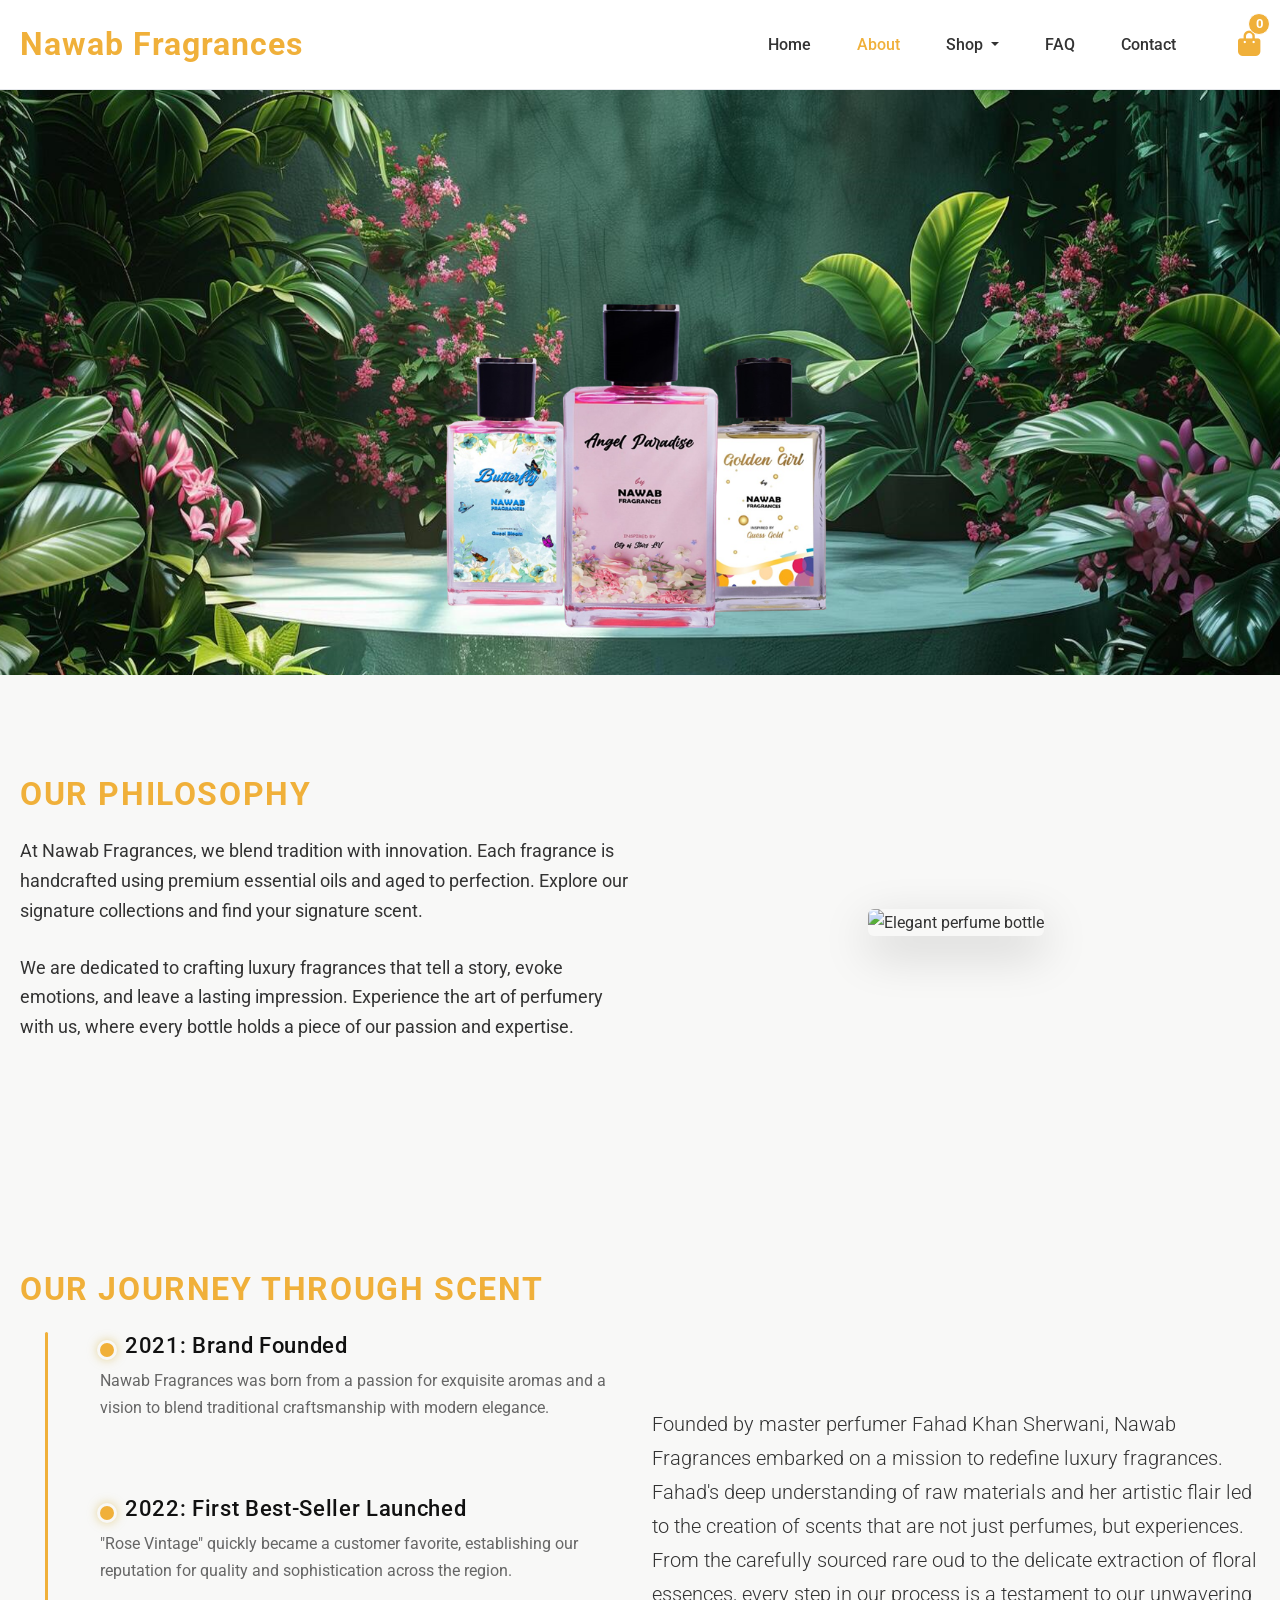
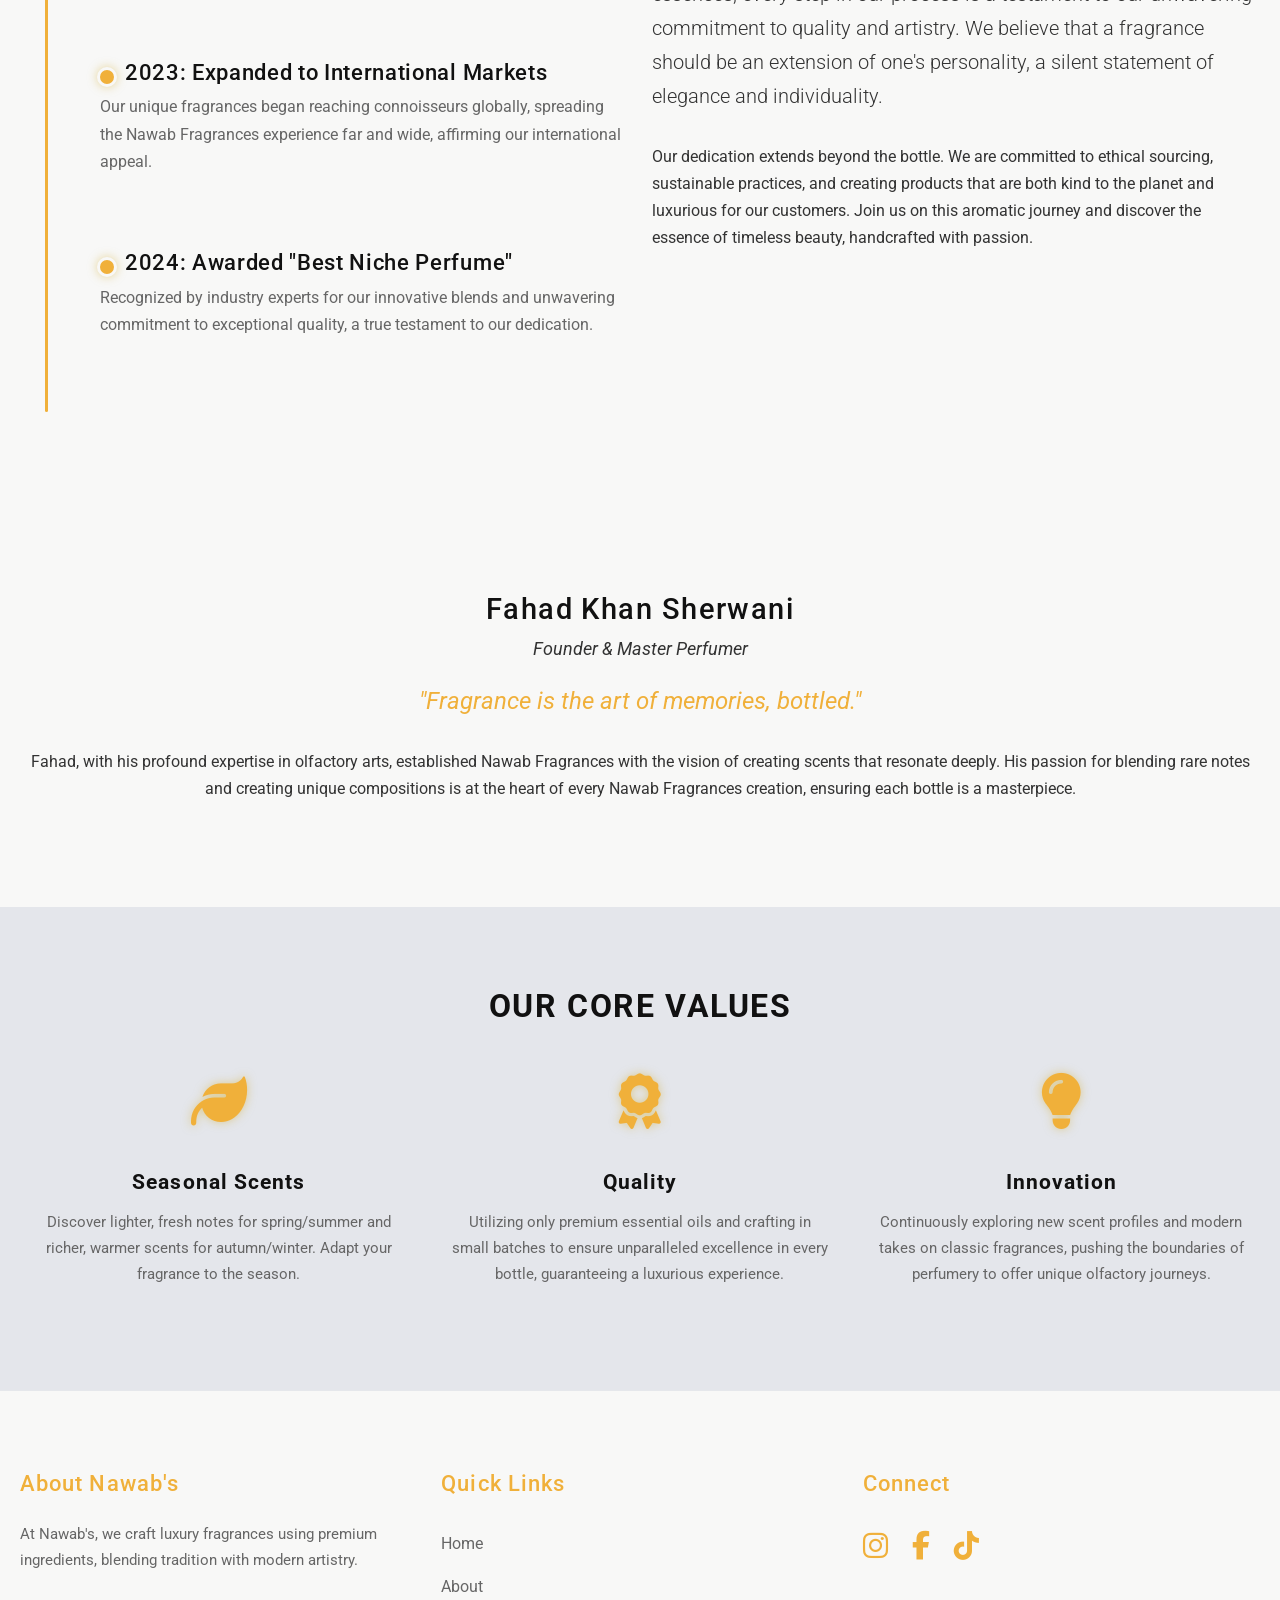
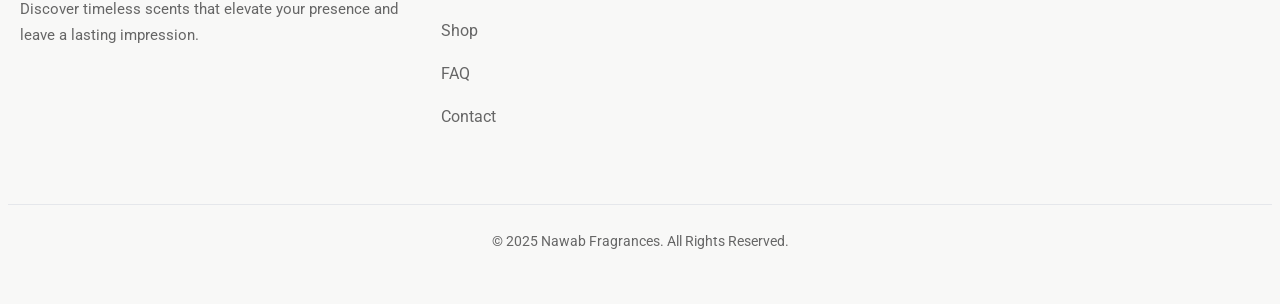
==== about.html @ a3bbe4aa "Oud Collection added" ====
<!DOCTYPE html>
<html lang="en">
<head>
    <meta charset="UTF-8">
    <meta name="viewport" content="width=device-width, initial-scale=1">
    <title>About Us – Nawab Fragrances</title>
    <link rel="icon" type="image/x-icon" href="/assets/Title.png">
    <meta name="description" content="Learn about Nawab Fragrances' journey, our founder Fahad, and our commitment to sustainable, high-quality, and innovative fragrances.">
    <meta property="og:title" content="Our Story – Nawab Fragrances">
    <meta property="og:description" content="Crafting luxury fragrances since 2021, blending tradition with innovation.">
    <meta property="og:image" content="https://images.unsplash.com/photo-1627914619391-4566c303f26f?q=80&w=1770&auto=format&fit=crop&ixlib=rb-4.0.3&ixid=M3wxMjA3fDB8MHxwaG90by1wYWdlfHx8fGVufDB8fHx8fA%3D%3D">
    <meta property="og:url" content="https://www.nawabfragrances.pk/about.html">
    <meta name="twitter:card" content="summary_large_image">
    <link rel="icon" href="assets/favicon.png" type="image/png">
    <link href="https://fonts.googleapis.com/css2?family=Playfair+Display:wght@400;500;700&family=Roboto:wght@400;500;700&display=swap" rel="stylesheet">
    <link href="https://cdn.jsdelivr.net/npm/bootstrap@5.3.3/dist/css/bootstrap.min.css" rel="stylesheet">
    <link rel="stylesheet" href="https://cdnjs.cloudflare.com/ajax/libs/font-awesome/6.5.2/css/all.min.css">
    <link rel="stylesheet" href="style.css">
    <script async src="https://www.googletagmanager.com/gtag/js?id=UA-XXXXX-Y"></script>
    <script>
        window.dataLayer = window.dataLayer || [];
        function gtag(){dataLayer.push(arguments);}
        gtag('js', new Date());
        gtag('config', 'UA-XXXXX-Y');
    </script>
</head>
<body>
    <!-- Header (Global) -->
    <header class="navbar navbar-expand-lg fixed-top">
        <div class="container-fluid main-content">
            <button class="navbar-toggler" type="button" data-bs-toggle="collapse" data-bs-target="#navbarNav" aria-controls="navbarNav" aria-expanded="false" aria-label="Toggle navigation">
                <span class="navbar-toggler-icon"></span>
            </button>
            <a class="navbar-brand" href="/">Nawab Fragrances</a>
            <div class="collapse navbar-collapse justify-content-end ms-lg-3" id="navbarNav">
                <ul class="navbar-nav">
                    <li class="nav-item">
                        <a class="nav-link active" aria-current="page" href="/">Home</a>
                    </li>
                    <li class="nav-item">
                        <a class="nav-link" href="/about.html">About</a>
                    </li>
                    <li class="nav-item dropdown">
                        <a class="nav-link dropdown-toggle" href="/shop.html" id="shopDropdown" role="button" data-bs-toggle="dropdown" aria-expanded="false">
                            Shop
                        </a>
                        <ul class="dropdown-menu" aria-labelledby="shopDropdown">
                            <li><a class="dropdown-item" href="/shop.html">View All</a></li>
                            <li><hr class="dropdown-divider"></li>
                            <li><a class="dropdown-item" href="/men.html">Men</a></li>
                            <li><a class="dropdown-item" href="/women.html">Women</a></li>
                            <li><a class="dropdown-item" href="/unisex.html">Unisex</a></li>
                            <li><a class="dropdown-item" href="/oud.html">Oud</a></li>
                            <li><a class="dropdown-item" href="/premium.html">Premium</a></li>
                        </ul>
                    </li>
                    <li class="nav-item">
                        <a class="nav-link" href="/faq.html">FAQ</a>
                    </li>
                    <li class="nav-item">
                        <a class="nav-link" href="/contact.html">Contact</a>
                    </li>
                </ul>
            </div>
            <div class="d-flex align-items-center ms-auto ms-lg-4 desktop-cart-icon">
                <div class="cart-icon-container" id="cartIcon">
                    <i class="fas fa-shopping-bag"></i>
                    <span class="cart-count" id="cartCount">0</span>
                </div>
            </div>
        </div>
    </header>

    <!-- Cart Sidebar -->
    <div class="cart-sidebar" id="cartSidebar">
        <div class="cart-header">
            <h2 class="mb-0">Your Cart</h2>
            <button class="close-cart" id="closeCart"><i class="fas fa-times"></i></button>
        </div>
        <div class="cart-items" id="cartItems">
            <!-- Cart items will be dynamically loaded here by JS -->
        </div>
        <div class="cart-summary">
            <div class="subtotal mb-3">
                <span>Subtotal:</span>
                <span id="cartSubtotal">Rs. 0</span>
            </div>
            <div class="cart-actions">
                <a href="/checkout.html" class="btn btn-gold mb-3 w-100">Checkout (COD Only)</a>
                <button class="btn btn-outline-gold w-100" id="continueShoppingBtn">Continue Shopping</button>
            </div>
        </div>
    </div>

    <main>
        <!-- About Hero Banner -->
        <section class="about-hero">
            <div class="container-fluid main-content">
            </div>
        </section>


        <!-- Informative Section 1 -->
        <section class="info-section">
            <div class="container-fluid main-content">
                <div class="row align-items-center flex-column-reverse flex-md-row">
                    <div class="col-md-6 text-md-start">
                        <h2 class="mb-4">Our Philosophy</h2>
                        <p>At Nawab Fragrances, we blend tradition with innovation. Each fragrance is handcrafted using premium essential oils and aged to perfection. Explore our signature collections and find your signature scent.</p>
                        <p>We are dedicated to crafting luxury fragrances that tell a story, evoke emotions, and leave a lasting impression. Experience the art of perfumery with us, where every bottle holds a piece of our passion and expertise.</p>
                    </div>
                    <div class="col-md-6 mb-4 mb-md-0 text-center">
                        <img src="assets/Home-Page.png" alt="Elegant perfume bottle" class="img-fluid rounded shadow-lg" loading="lazy">
                    </div>
                </div>
            </div>
        </section>


        <!-- Two-Column History Section -->
        <section class="history-section">
            <div class="container-fluid main-content">
                <div class="row align-items-center">
                    <div class="col-md-6 mb-5 mb-md-0">
                        <h2 class="mb-4">Our Journey Through Scent</h2>
                        <div class="timeline">
                            <div class="timeline-item">
                                <h5 >2021: Brand Founded</h5>
                                <p class="text-light-gray">Nawab Fragrances was born from a passion for exquisite aromas and a vision to blend traditional craftsmanship with modern elegance.</p>
                            </div>
                            <div class="timeline-item">
                                <h5 >2022: First Best-Seller Launched</h5>
                                <p class="text-light-gray">"Rose Vintage" quickly became a customer favorite, establishing our reputation for quality and sophistication across the region.</p>
                            </div>
                            <div class="timeline-item">
                                <h5 >2023: Expanded to International Markets</h5>
                                <p class="text-light-gray">Our unique fragrances began reaching connoisseurs globally, spreading the Nawab Fragrances experience far and wide, affirming our international appeal.</p>
                            </div>
                            <div class="timeline-item">
                                <h5 >2024: Awarded "Best Niche Perfume"</h5>
                                <p class="text-light-gray">Recognized by industry experts for our innovative blends and unwavering commitment to exceptional quality, a true testament to our dedication.</p>
                            </div>
                        </div>
                    </div>
                    <div class="col-md-6 text-md-start">
                        <p class="lead text-light-gray">Founded by master perfumer Fahad Khan Sherwani, Nawab Fragrances embarked on a mission to redefine luxury fragrances. Fahad's deep understanding of raw materials and her artistic flair led to the creation of scents that are not just perfumes, but experiences. From the carefully sourced rare oud to the delicate extraction of floral essences, every step in our process is a testament to our unwavering commitment to quality and artistry. We believe that a fragrance should be an extension of one's personality, a silent statement of elegance and individuality.</p>
                        <p class="text-light-gray">Our dedication extends beyond the bottle. We are committed to ethical sourcing, sustainable practices, and creating products that are both kind to the planet and luxurious for our customers. Join us on this aromatic journey and discover the essence of timeless beauty, handcrafted with passion.</p>
                    </div>
                </div>
            </div>
        </section>

        <!-- Meet the Founder -->
        <section class="founder-section">
            <div class="container-fluid main-content">
                <!-- <img src="https://via.placeholder.com/220/D4AF37/000000?text=Amina+Ali" alt="Ali, Founder of Nawab Fragrances" class="img-fluid mb-4" loading="lazy"> -->
                <h3 class="text-gold">Fahad Khan Sherwani</h3>
                <p class="title">Founder & Master Perfumer</p>
                <p class="quote text-gold">"Fragrance is the art of memories, bottled."</p>
                <p class="text-light-gray">Fahad, with his profound expertise in olfactory arts, established Nawab Fragrances with the vision of creating scents that resonate deeply. His passion for blending rare notes and creating unique compositions is at the heart of every Nawab Fragrances creation, ensuring each bottle is a masterpiece.</p>
            </div>
        </section>

        <!-- Brand Values -->
        <section class="brand-values-section">
            <div class="container-fluid main-content text-center">
                <h2 class=" mb-5">Our Core Values</h2>
                <div class="row">
                    <div class="col-md-4 mb-5 mb-md-0">
                        <i class="fas fa-leaf"></i>
                        <h5 class="mt-3">Seasonal Scents</h5>
                        <p>Discover lighter, fresh notes for spring/summer and richer, warmer scents for autumn/winter. Adapt your fragrance to the season.</p>
                    </div>
                    <div class="col-md-4 mb-5 mb-md-0">
                        <i class="fas fa-award"></i>
                        <h5 class="mt-3">Quality</h5>
                        <p>Utilizing only premium essential oils and crafting in small batches to ensure unparalleled excellence in every bottle, guaranteeing a luxurious experience.</p>
                    </div>
                    <div class="col-md-4">
                        <i class="fas fa-lightbulb"></i>
                        <h5 class="mt-3">Innovation</h5>
                        <p>Continuously exploring new scent profiles and modern takes on classic fragrances, pushing the boundaries of perfumery to offer unique olfactory journeys.</p>
                    </div>
                </div>
            </div>
        </section>
    </main>

    <!-- Footer (Global) -->
    <footer>
        <div class="container-fluid main-content">
            <div class="row">
                <div class="col-md-4 footer-col mb-5 mb-md-0">
                    <h5>About Nawab's</h5>
                    <p>At Nawab's, we craft luxury fragrances using premium ingredients, blending tradition with modern artistry.</p>
                    <p>Discover timeless scents that elevate your presence and leave a lasting impression.</p>
                </div>
                <div class="col-md-4 footer-col mb-5 mb-md-0">
                    <h5>Quick Links</h5>
                    <ul>
                        <li><a href="/">Home</a></li>
                        <li><a href="/about.html">About</a></li>
                        <li><a href="/shop.html">Shop</a></li>
                        <li><a href="/faq.html">FAQ</a></li>
                        <li><a href="/contact.html">Contact</a></li>
                    </ul>
                </div>
                <div class="col-md-4 footer-col">
                    <h5>Connect</h5>
                    <div class="social-icons">
                        <a href="https://instagram.com" target="_blank" aria-label="Instagram"><i class="fab fa-instagram"></i></a>
                        <a href="https://facebook.com" target="_blank" aria-label="Facebook"><i class="fab fa-facebook-f"></i></a>
                        <a href="https://www.tiktok.com/@nawabfragrances" target="_blank" aria-label="Tiktok"><i class="fab fa-tiktok"></i></a>
                    </div>
                </div>
            </div>
            <div class="row">
                <div class="col-12 text-center copyright-text">
                    <p>&copy; 2025 Nawab Fragrances. All Rights Reserved.</p>
                </div>
            </div>
        </div>
    </footer>

    <!-- Bootstrap JS (bundle includes Popper) -->
    <script src="https://cdn.jsdelivr.net/npm/bootstrap@5.3.3/dist/js/bootstrap.bundle.min.js"></script>
    <!-- Custom JS -->
    <script src="script.js"></script>
</body>
</html>
---- style.css ----
/* :root {
    --black: #000000;
    --charcoal: #0F0F0F;
    --gold: #daa84c;
    --gold-hover: #C19F30;
    --white: #FFFFFF;
    --light-gray: #E0E0E0;
    --medium-gray: #A0A0A0;
    --dark-gray: #222222;
    --darker-gray: #1A1A1A;
} */


/* Global Styles & Layout */

:root {
    /* Light theme palette */
    --black: #FFFFFF; /* Base backgrounds now light */
    --charcoal: #f8f8f7; /* Light surface */
    /* --gold: #d8a929; */
    --gold: #f0b03a;
    --gold-hover: #C19F30;
    --white: #111111; /* Primary text on light */
    --light-gray: #333333; /* Body text */
    --medium-gray: #666666; /* Secondary text */
    --dark-gray: #E5E7EB; /* Borders/dividers */
    --darker-gray: #e4e6eb; /* Card/raised surfaces */
}

/* Carousel Controls - Remove Borders */
.carousel-control-prev,
.carousel-control-next {
    border: none !important;
    outline: none !important;
    box-shadow: none !important;
}

.carousel-control-prev:focus,
.carousel-control-next:focus {
    border: none !important;
    outline: none !important;
    box-shadow: none !important;
}

body {
    font-family: 'Roboto', sans-serif;
    background-color: var(--black);
    color: var(--light-gray);
    line-height: 1.7;
    margin: 0;
    padding-top: 90px;
    overflow-x: hidden;
    -webkit-font-smoothing: antialiased;
    -moz-osx-font-smoothing: grayscale;
}

/* Typography */
h1, h2, h3, h4, h5, h6 {
    font-family: 'Roboto', sans-serif;
    color: var(--gold);
    margin-bottom: 0.8em;
    letter-spacing: 0.05em;
}

h1, h2 {
    text-transform: uppercase;
    font-weight: 700; /* Bold */
}

h3, h4 {
    font-weight: 500; /* Medium weight */
}

h1 { font-size: 3.8rem; } /* Approx 60px */
h2 { font-size: 2.0rem; } /* Approx 45px */
h3 { font-size: 1.8rem; } /* Approx 29px */
h4 { font-size: 1.5rem; } /* Approx 24px */
h5 { font-size: 1.25rem; } /* Approx 20px */
h6 { font-size: 1rem; } /* Approx 16px */

p {
    margin-bottom: 1.5em;
}

/* Links & Buttons */
a {
    color: var(--gold);
    text-decoration: none;
    transition: color 0.3s ease, border-color 0.3s ease;
}
a:hover {
    color: var(--gold-hover);
}

.btn {
    font-family: 'Roboto', sans-serif;
    font-weight: 700; /* Bold */
    text-transform: uppercase;
    letter-spacing: 1px;
    padding: 14px 30px; /* Larger padding */
    border-radius: 6px; /* Slightly more rounded */
    transition: all 0.3s cubic-bezier(0.25, 0.8, 0.25, 1); /* Smoother transition */
    cursor: pointer;
    font-size: 1rem; /* Consistent button font size */
}

.btn-gold {
    background-color: var(--gold);
    color: var(--black);
    border: 2px solid var(--gold); /* Thicker border */
    box-shadow: 0 4px 15px rgba(212, 175, 55, 0.2); /* Soft shadow */
}
.btn-gold:hover {
    background-color: var(--gold-hover);
    color: var(--black);
    border-color: var(--gold-hover);
    box-shadow: 0 6px 20px rgba(212, 175, 55, 0.3);
    transform: translateY(-2px); /* Slight lift effect */
}

.btn-outline-gold {
    background-color: transparent;
    color: var(--gold);
    border: 2px solid var(--gold);
}
.btn-outline-gold:hover {
    background-color: var(--gold);
    color: var(--black);
    border-color: var(--gold);
    box-shadow: 0 4px 15px rgba(212, 175, 55, 0.2);
}

/* Form elements */
.form-control, .form-select, .input-group-text {
    background-color: var(--charcoal) !important;
    border: 1px solid var(--dark-gray) !important;
    color: var(--light-gray) !important;
    padding: 12px 15px; /* More padding */
    border-radius: 6px;
    font-size: 1rem;
}
.form-control::placeholder {
    color: var(--medium-gray) !important;
}
.form-control:focus, .form-select:focus, .input-group-text:focus {
    box-shadow: 0 0 0 0.25rem rgba(212, 175, 55, 0.35) !important; /* Gold shadow */
    border-color: var(--gold) !important;
}
.form-check-input:checked {
    background-color: var(--gold);
    border-color: var(--gold);
}
.form-check-input:focus {
    box-shadow: 0 0 0 0.25rem rgba(212, 175, 55, 0.25);
}

/* Global Layout Adjustments */
.container-fluid.main-content {
    max-width: 1400px;
    margin: 0 auto;
    padding: 0 20px; /* Increased side padding */
}

section {
    padding: 100px 0; /* More standard section padding for luxury feel */
}

/* Header */
.navbar {
    background-color: var(--black) !important;
    border-bottom: 1px solid var(--dark-gray);
    height: 90px;
    box-shadow: 0 2px 10px rgba(0, 0, 0, 0.06);
}
.navlinks-bar { top: 120px; }

.promo-bar {
    position: fixed;
    top: 0;
    left: 0;
    right: 0;
    background: #0f0f0f;
    color: var(--light-gray);
    border-bottom: 1px solid var(--dark-gray);
    z-index: 1040;
    height: 32px;
    display: flex;
    align-items: center;
}
.promo-text { font-size: 0.9rem; }

.utility-header {
    position: fixed;
    top: 32px;
    left: 0;
    right: 0;
    height: 88px;
    background: #111;
    border-bottom: 1px solid var(--dark-gray);
    z-index: 1040;
    display: flex;
    align-items: center;
}
.utility-logo {
    font-family: 'Roboto', sans-serif;
    color: var(--gold);
    font-size: 1.8rem;
    font-weight: 700;
    text-decoration: none;
}
.utility-actions { display: flex; align-items: center; }

.utility-search {
    width: 420px;
    max-width: 100%;
    position: relative;
}
.utility-search input.form-control {
    background: #0f0f0f;
    border: 1px solid var(--dark-gray);
    color: #ddd;
    border-radius: 30px;
    padding-left: 16px;
    padding-right: 44px;
    height: 44px;
}
.utility-search .btn-search {
    position: absolute;
    right: 6px;
    top: 50%;
    transform: translateY(-50%);
    background: transparent;
    border: 0;
    color: var(--light-gray);
    font-size: 1.1rem;
}

/* push body content below fixed stacked headers */
/* body { padding-top: 210px; } */
.navbar-brand {
    font-family: 'Roboto', sans-serif;
    color: var(--gold) !important;
    font-size: 2rem; /* Larger logo */
    font-weight: bold;
    letter-spacing: 1px;
}
.navbar-nav .nav-link {
    color: var(--light-gray) !important;
    font-weight: 500;
    margin-left: 30px;
    position: relative;
    padding-bottom: 8px;
}
.navlinks-bar .navbar-nav { gap: 22px; }
.navlinks-bar .nav-link { text-transform: uppercase; letter-spacing: 2px; font-size: .9rem; }
.navbar-nav .nav-link:hover {
    color: var(--gold) !important;
}
.navbar-nav .nav-link.active {
    color: var(--gold) !important;
}
/* .navbar-nav .nav-link::after {
    content: '';
    position: absolute;
    bottom: 0;
    left: 0;
    width: 0;
    height: 2px;
    background-color: var(--gold);
    transition: width 0.3s cubic-bezier(0.25, 0.8, 0.25, 1);
}
.navbar-nav .nav-link:hover::after,
.navbar-nav .nav-link.active::after {
    width: 100%;
} */
.navbar-toggler {
    border-color: var(--gold) !important;
}
.navbar-toggler-icon {
    background-image: url("data:image/svg+xml,%3csvg xmlns='http://www.w3.org/2000/svg' viewBox='0 0 30 30'%3e%3cpath stroke='%23D4AF37' stroke-linecap='round' stroke-miterlimit='10' stroke-width='2' d='M4 7h22M4 15h22M4 23h22'/%3e%3c/svg%3e") !important;
}

/* Dropdown (Shop) theming to match site colors */
.navbar .dropdown-menu {
    position: absolute;
    left: 38px;
    background-color: var(--darker-gray);
    border: 1px solid var(--dark-gray);
    box-shadow: 0 8px 20px rgba(0,0,0,0.08);
}
.navbar .dropdown-item {
    color: var(--light-gray);
}
.navbar .dropdown-item:hover,
.navbar .dropdown-item:focus {
    background-color: var(--charcoal);
    color: var(--gold);
}

/* Open dropdown on hover for desktop */
@media (min-width: 992px) {
    .navbar .dropdown:hover > .dropdown-menu {
        display: block;
    }
    .navbar .dropdown .dropdown-menu {
        margin-top: 0;
    }
}
.navbar .dropdown-item.active,
.navbar .dropdown-item:active {
    background-color: var(--gold) !important; /* override Bootstrap blue */
    color: var(--black) !important;
}
.navbar .dropdown-divider {
    border-top-color: var(--dark-gray);
}

/* Cart Icon in Header */
.cart-icon-container {
    cursor: pointer;
    font-size: 1.6rem; /* Slightly larger icon */
    color: var(--gold);
    margin-left: 30px;
    position: relative;
    transition: color 0.3s ease;
}
.cart-icon-container:hover {
    color: var(--gold-hover);
}
.cart-count {
    position: absolute;
    top: -10px;
    right: -10px;
    background-color: var(--gold);
    color: var(--black);
    font-size: 0.8rem;
    border-radius: 50%;
    width: 22px;
    height: 22px;
    display: flex;
    justify-content: center;
    align-items: center;
    font-weight: bold;
    border: 1px solid var(--black); /* Border for clarity */
}

/* Footer */
footer {
    background-color: var(--charcoal);
    color: var(--light-gray);
    padding: 80px 0 30px 0;
    border-top: 1px solid var(--dark-gray);
}
footer .footer-col h5 {
    color: var(--gold);
    font-size: 1.35rem; /* Larger title */
    margin-bottom: 25px;
    letter-spacing: 0.05em;
}
footer .footer-col ul {
    list-style: none;
    padding: 0;
}
footer .footer-col ul li a {
    color: var(--medium-gray);
    display: block;
    padding: 8px 0;
    transition: color 0.3s ease;
}
footer .footer-col ul li a:hover {
    color: var(--gold);
}
footer .footer-col p {
    color: var(--medium-gray);
    font-size: 0.95rem;
}
footer .social-icons a {
    font-size: 1.8rem; /* Larger social icons */
    margin-right: 20px;
    color: var(--gold);
    transition: color 0.3s ease;
}
footer .social-icons a:hover {
    color: var(--white);
}
footer .copyright-text {
    color: var(--medium-gray);
    font-size: 0.85rem;
    margin-top: 50px; /* More spacing */
    padding-top: 25px;
    border-top: 1px solid var(--dark-gray);
}

/* Home Page */
.product-card {
    position: relative;
    background-color: #ffffff;
    border-radius: 14px;
    text-align: left!important;
    border: 1px solid rgba(0, 0, 0, 0.06);
    transition: transform 0.35s cubic-bezier(0.25, 0.8, 0.25, 1), box-shadow 0.35s ease, border-color 0.35s ease;
    height: 100%;
    display: flex;
    flex-direction: column;
    justify-content: space-between;
    box-shadow: 0 6px 18px rgba(0, 0, 0, 0.08);
    overflow: hidden;
}
.product-card:hover {
    border-color: rgba(218, 168, 76, 0.35);
    box-shadow: 0 16px 40px rgba(212, 175, 55, 0.18), 0 10px 30px rgba(0,0,0,0.06);
    transform: translateY(-8px);
}
.product-card img {
    width: 100%;
    height: 240px;
    border-radius: 12px 12px 0 0;
    margin-bottom: 0;
    object-fit: cover;
    background-color: #d9d9d9;
    transform: scale(1);
    transition: transform 0.5s cubic-bezier(0.22, 1, 0.36, 1);
}
.product-card:hover img { transform: scale(1.05); }
.product-card h3 { font-weight: 700; letter-spacing: 0.02em; margin: 12px 16px 4px; font-size: 1.1rem; color: var(--white); }
.product-card p { font-size: 0.9rem; color: var(--medium-gray); flex-grow: 1; margin: 0 16px 8px; }
.product-card .price, .product-card h4 { font-weight: 800; margin: 0 16px 14px; color: var(--gold); }
.product-card .btn { font-size: 0.95rem; padding: 10px 18px; border-width: 2px; margin: 6px 16px 16px; width: calc(100% - 32px); }
/* Stars for any card tagline/desc */
.product-card .tagline::after, .product-card .product-desc::after {
    content: '★★★★★';
    display: block;
    color: var(--gold);
    letter-spacing: 2px;
    margin: 6px 0 6px;
    font-size: 0.95rem;
}
.viewAll{
    font-family: 'Roboto', sans-serif;
    font-weight: 700;
    text-transform: uppercase;
    cursor: pointer;
    font-size: 12px;
    background-color: transparent;
    color: var(--gold);
    text-decoration: underline;
}
.hero-section {
    min-height: 65vh;
    padding: 0px;
    margin-bottom: 30px;
}
@media (min-width: 768px){
    .hero-section img{
        height: 70vh;
        object-fit: cover;
        object-position: bottom;
    }
}
.hero-section h1 {
    font-size: 4.5rem; /* Larger for impact */
    color: var(--gold);
    margin-bottom: 0.75rem;
    text-shadow: 0 0 10px rgba(212, 175, 55, 0.4); /* Subtle glow */
    z-index: 150;
    font-weight: bolder;
}
.hero-section h2 {
    font-size: 1.8rem; /* Larger subheading */
    color: var(--light-gray);
    margin-bottom: 3rem;
    font-weight: 500; /* Regular weight */
    letter-spacing: 0.02em;
}

.info-section {
    padding: 100px 0;
    background-color: var(--charcoal);
}
.info-section img {
    border-radius: 8px;
    max-width: 100%;
    height: auto;
    box-shadow: 0 8px 25px rgba(0, 0, 0, 0.6); /* Deeper shadow */
    transition: transform 0.3s ease;
}
.info-section img:hover {
    transform: translateY(-5px); /* Slight lift on hover */
}
.info-section p {
    font-size: 1.1rem; /* 18px */
    color: var(--light-gray);
}

.featured-collection .product-card {
    position: relative;
    background-color: #ffffff;
    border-radius: 14px;
    /* padding: 22px 20px 20px 20px; */
    text-align: left!important;
    border: 1px solid rgba(0, 0, 0, 0.06);
    transition: transform 0.35s cubic-bezier(0.25, 0.8, 0.25, 1), box-shadow 0.35s ease, border-color 0.35s ease;
    height: 100%;
    display: flex;
    flex-direction: column;
    justify-content: space-between;
    box-shadow: 0 6px 18px rgba(0, 0, 0, 0.08);
    overflow: hidden;
}
.featured-collection .product-card:hover {
    border-color: rgba(218, 168, 76, 0.35);
    box-shadow: 0 16px 40px rgba(212, 175, 55, 0.18), 0 10px 30px rgba(0,0,0,0.06);
    transform: translateY(-8px);
}
.featured-collection .product-card img {
    width: 100%;
    height: 260px; /* taller like reference */
    border-radius: 12px 12px 0 0;
    margin-bottom: 0;
    object-fit: cover;
    background-color: #d9d9d9;
    transform: scale(1);
    transition: transform 0.5s cubic-bezier(0.22, 1, 0.36, 1);
}
.featured-collection .product-card:hover img {
    transform: scale(1.05);
}

/* Floating actions (Quick View / Add to Cart) */
.product-card .floating-actions {
    position: absolute;
    top: 4px;
    right: 4px;
    display: flex;
    flex-direction: column;
    gap: 10px;
    z-index: 5;
    opacity: 0;
    transform: translateY(-6px);
    transition: opacity 0.25s ease, transform 0.25s ease;
}
.product-card:hover .floating-actions { opacity: 1; transform: translateY(0); }
.floating-actions .fabtn {
    width: 42px;
    height: 42px;
    border-radius: 50%;
    display: inline-flex;
    align-items: center;
    justify-content: center;
    border: 2px solid var(--gold);
    background-color: var(--gold);
    color: #ffffff;
    box-shadow: 0 6px 14px rgba(218, 168, 76, 0.35);
    transition: transform 0.2s ease, background-color 0.2s ease, color 0.2s ease, box-shadow 0.2s ease;
}
.floating-actions .fabtn:hover {
    background-color: var(--gold-hover);
    border-color: var(--gold-hover);
    color: #ffffff;
    transform: translateY(-2px) scale(1.05);
    box-shadow: 0 8px 18px rgba(218, 168, 76, 0.45);
}
.featured-collection .product-card h3 {
    color: var(--white);
    font-size: 1.1rem;
    margin: 12px 16px 4px;
    font-weight: 700;
    letter-spacing: 0.02em;
}
.featured-collection .product-card p {
    font-size: 0.9rem;
    color: var(--medium-gray);
    flex-grow: 1;
    margin: 0 16px 8px;
}
/* Gold five-star row after tagline on featured cards */
.featured-collection .product-card .product-desc::after {
    content: '★★★★★';
    display: block;
    color: var(--gold);
    letter-spacing: 2px;
    margin: 6px 0 6px;
    font-size: 0.95rem;
}
.featured-collection .product-card h4 {
    color: var(--gold);
    font-size: 1.35rem;
    font-weight: 800;
    margin: 0 16px 14px;
}
.featured-collection .product-card .btn {
    font-size: 0.95rem;
    padding: 10px 18px;
    border-width: 2px;
    margin: 6px 16px 16px;
    width: calc(100% - 32px);
}

/* Apply the same modern style to generic product grids (shop page) */
.product-grid .product-card {
    position: relative;
    background-color: #ffffff;
    border-radius: 14px;
    padding: 0;
    text-align: left;
    border: 1px solid rgba(0, 0, 0, 0.06);
    transition: transform 0.35s cubic-bezier(0.25, 0.8, 0.25, 1), box-shadow 0.35s ease, border-color 0.35s ease;
    height: 100%;
    display: flex;
    flex-direction: column;
    justify-content: space-between;
    box-shadow: 0 6px 18px rgba(0, 0, 0, 0.08);
    overflow: hidden;
}
.product-grid .product-card:hover {
    border-color: rgba(218, 168, 76, 0.35);
    box-shadow: 0 16px 40px rgba(212, 175, 55, 0.18), 0 10px 30px rgba(0,0,0,0.06);
    transform: translateY(-8px);
}
.product-grid .product-card img {
    width: 100%;
    height: 260px; /* match featured */
    border-radius: 12px 12px 0 0;
    margin-bottom: 0;
    object-fit: cover;
    background-color: #d9d9d9;
    transform: scale(1);
    transition: transform 0.5s cubic-bezier(0.22, 1, 0.36, 1);
}
.product-grid .product-card:hover img { transform: scale(1.05); }
.product-grid .product-card h3 { font-weight: 700; letter-spacing: 0.02em; margin: 12px 16px 4px; font-size: 1.1rem; }
.product-grid .product-card .price { font-weight: 800; margin: 0 16px 14px; color: var(--gold); }
/* Gold five-star row after tagline on grid cards */
.product-grid .product-card .tagline::after {
    content: '★★★★★';
    display: block;
    color: var(--gold);
    letter-spacing: 2px;
    margin: 6px 0 6px;
    font-size: 0.95rem;
}

.how-to-choose-section {
    background-color: var(--charcoal);
    padding: 80px 0;
    border-top: 1px solid var(--dark-gray);
    border-bottom: 1px solid var(--dark-gray);
}
.how-to-choose-section h2 {
    color: var(--white); /* White for this heading */
    text-shadow: 0 0 8px rgba(255, 255, 255, 0.2);
    margin-bottom: 60px;
}
.how-to-choose-section .col-md-4 {
    text-align: center;
    padding: 0 20px; /* Inner padding for columns */
}
.how-to-choose-section .col-md-4 i {
    font-size: 3.5rem; /* Larger icons */
    color: var(--gold);
    margin-bottom: 25px;
    text-shadow: 0 0 10px rgba(212, 175, 55, 0.5); /* Icon glow */
}
.how-to-choose-section .col-md-4 h5 {
    color: var(--white);
    font-weight: 700; /* Bold */
    font-size: 1.3rem; /* 20px */
    margin-bottom: 15px;
    letter-spacing: 0.05em;
}
.how-to-choose-section .col-md-4 p {
    font-size: 0.95rem; /* 15px */
    color: var(--medium-gray);
}

.newsletter-input-group{
    position: relative;
        display: flex;
        flex-wrap: wrap;
        align-items: stretch;
        justify-content: center;
        width: 100%;
}




.newsletter-section {
    text-align: center;
    padding: 100px 0;
    background-color: white;
}
.newsletter-section h2 {
    font-size: 2.2rem; /* 35px */
    margin-bottom: 20px;
}
.newsletter-section p {
    font-size: 1.1rem; /* 17px */
    color: var(--light-gray);
    margin-bottom: 40px;
}
.newsletter-section .input-group .form-control {
    background-color: var(--dark-gray);
    border: 1px solid var(--charcoal);
    color: var(--white);
    max-width: 500px; /* Wider input */
    /* margin: 0 auto; */
    border-right: none;
    border-top-right-radius: 0;
    border-bottom-right-radius: 0;
    padding: 15px 20px; /* More padding */
}
.newsletter-section .input-group .btn-gold {
    border-top-left-radius: 0;
    border-bottom-left-radius: 0;
    padding: 15px 35px; /* Larger button */
    font-size: 1.05rem;
}
.newsletter-section .fine-print {
    font-size: 0.8rem; /* 13px */
    color: var(--medium-gray);
    margin-top: 20px;
}

/* Make standalone banner images in main responsive (index page banners) */
main > div > img {
    width: 100%;
    height: auto;
    display: block;
}

/* Shop Page */
.breadcrumb-nav {
    background-color: var(--charcoal);
    padding: 18px 0; /* More padding */
    border-bottom: 1px solid var(--dark-gray);
}
.breadcrumb-nav .breadcrumb-item a {
    color: var(--medium-gray);
}
.breadcrumb-nav .breadcrumb-item.active {
    color: var(--gold);
    font-weight: 500;
}

.shop-header {
    padding: 60px 0; /* More spacing */
    text-align: center;
}
.shop-header h1 {
    font-size: 3rem; /* 48px */
    color: var(--gold); /* White heading here for variety */
    text-shadow: 0 0 10px rgba(255, 255, 255, 0.2);
}

.filter-sort-bar {
    background-color: var(--darker-gray);
    padding: 30px; /* More padding */
    border-radius: 10px;
    margin-bottom: 60px; /* More spacing */
    box-shadow: 0 5px 20px rgba(0, 0, 0, 0.06);
}
.filter-sort-bar .form-select {
    margin-right: 20px; /* More spacing */
    width: auto;
    min-width: 180px; /* Minimum width for dropdowns */
}
.filter-sort-bar .btn {
    white-space: nowrap;
}

.product-grid .product-card {
    position: relative;
    background-color: #ffffff;
    border-radius: 14px;
    text-align: left!important;
    border: 1px solid rgba(0, 0, 0, 0.06);
    transition: transform 0.35s cubic-bezier(0.25, 0.8, 0.25, 1), box-shadow 0.35s ease, border-color 0.35s ease;
    height: 100%;
    display: flex;
    flex-direction: column;
    justify-content: space-between;
    box-shadow: 0 6px 18px rgba(0, 0, 0, 0.08);
    overflow: hidden;
}
.product-grid .product-card:hover {
    border-color: rgba(218, 168, 76, 0.35);
    box-shadow: 0 16px 40px rgba(212, 175, 55, 0.18), 0 10px 30px rgba(0,0,0,0.06);
    transform: translateY(-8px);
}
.product-grid .product-card img {
    width: 100%;
    height: 240px;
    border-radius: 12px 12px 0 0;
    margin-bottom: 0;
    object-fit: cover;
    background-color: #d9d9d9;
    transform: scale(1);
    transition: transform 0.5s cubic-bezier(0.22, 1, 0.36, 1);
}
.product-grid .product-card:hover img { transform: scale(1.05); }
.product-grid .product-card h3 { font-weight: 700; letter-spacing: 0.02em; margin: 12px 16px 4px; font-size: 1.1rem; color: var(--white); }
.product-grid .product-card p { font-size: 0.9rem; color: var(--medium-gray); flex-grow: 1; margin: 0 16px 8px; }
.product-grid .product-card .price, .product-grid .product-card h4 { font-weight: 800; margin: 0 16px 14px; color: var(--gold); }
.product-grid .product-card .btn { font-size: 0.95rem; padding: 10px 18px; border-width: 2px; margin: 6px 16px 16px; width: calc(100% - 32px); }
/* Gold five-star row after tagline on grid cards */
.product-grid .product-card .product-desc::after {
    content: '★★★★★';
    display: block;
    color: var(--gold);
    letter-spacing: 2px;
    margin: 6px 0 6px;
    font-size: 0.95rem;
}

.pagination-custom .page-item .page-link {
    background-color: var(--darker-gray);
    border: 1px solid var(--dark-gray);
    color: var(--light-gray);
    margin: 0 8px; /* More spacing */
    border-radius: 6px;
    padding: 10px 18px; /* Larger clickable area */
    transition: all 0.3s ease;
}
.pagination-custom .page-item .page-link:hover {
    background-color: var(--gold);
    color: var(--black);
    border-color: var(--gold);
}
.pagination-custom .page-item.active .page-link {
    background-color: var(--gold);
    color: var(--black);
    border-color: var(--gold);
    font-weight: bold;
    box-shadow: 0 2px 10px rgba(212, 175, 55, 0.3);
}
.pagination-custom .page-item.disabled .page-link {
    color: var(--medium-gray);
    background-color: var(--charcoal);
    border-color: var(--dark-gray);
    cursor: not-allowed;
}

/* Cart Sidebar */
.cart-sidebar {
    position: fixed;
    top: 0;
    right: -760px; /* Wider sidebar */
    width: 400px;
    height: 100%;
    background-color: var(--darker-gray);
    z-index: 1050;
    box-shadow: -8px 0 25px rgba(0, 0, 0, 0.08);
    transition: right 0.4s cubic-bezier(0.25, 0.8, 0.25, 1);
    display: flex;
    flex-direction: column;
    padding: 30px; /* More padding */
    padding-top: 100px; /* Account for fixed header */
    border-left: 1px solid var(--dark-gray);
}
.cart-sidebar.show {
    right: 0;
}
.cart-sidebar .cart-header {
    display: flex;
    justify-content: space-between;
    align-items: center;
    margin-bottom: 30px;
    border-bottom: 1px solid var(--dark-gray);
    padding-bottom: 20px;
}
.cart-sidebar .cart-header h2 {
    color: var(--white);
    font-size: 1.8rem; /* Larger heading */
    margin: 0;
    letter-spacing: 0.05em;
}
.cart-sidebar .close-cart {
    font-size: 2rem; /* Larger close icon */
    color: var(--light-gray);
    cursor: pointer;
    background: none;
    border: none;
    padding: 0;
    transition: color 0.3s ease;
}
.cart-sidebar .close-cart:hover {
    color: var(--gold);
}
.cart-sidebar .cart-items {
    flex-grow: 1;
    overflow-y: auto;
    padding-right: 15px; /* For scrollbar */
}
.cart-sidebar .cart-item {
    display: flex;
    align-items: center;
    margin-bottom: 25px; /* More spacing */
    background-color: var(--charcoal);
    padding: 15px;
    border-radius: 6px;
    border: 1px solid var(--dark-gray);
    box-shadow: 0 2px 8px rgba(0, 0, 0, 0.06);
}
.cart-sidebar .cart-item img {
    width: 70px; /* Larger thumbnails */
    height: 70px;
    border-radius: 4px;
    object-fit: cover;
    margin-right: 20px;
}
.cart-sidebar .cart-item-details {
    flex-grow: 1;
}
.cart-sidebar .cart-item-details h6 {
    color: var(--white);
    font-size: 1.1rem; /* 17px */
    margin-bottom: 5px;
}
.cart-sidebar .cart-item-details .price {
    color: var(--gold);
    font-weight: bold;
    font-size: 1rem; /* 16px */
}
.cart-sidebar .quantity-controls {
    display: flex;
    align-items: center;
    margin-top: 10px;
}
.cart-sidebar .quantity-controls button {
    background-color: var(--dark-gray);
    color: var(--gold);
    border: 1px solid var(--charcoal);
    padding: 4px 10px; /* Larger buttons */
    font-size: 1rem;
    cursor: pointer;
    border-radius: 4px;
    transition: all 0.2s ease;
}
.cart-sidebar .quantity-controls button:hover {
    background-color: var(--gold);
    color: var(--black);
}
.cart-sidebar .quantity-controls input {
    width: 45px;
    text-align: center;
    background-color: transparent;
    border: none;
    color: var(--white);
    margin: 0 8px;
    font-size: 1rem;
}
.cart-sidebar .cart-summary {
    border-top: 1px solid var(--dark-gray);
    padding-top: 30px;
    margin-top: 30px;
}
.cart-sidebar .cart-summary .subtotal {
    display: flex;
    justify-content: space-between;
    font-size: 1.1rem; /* 17px */
    font-weight: bold;
    color: var(--light-gray);
    margin-bottom: 20px;
}
.cart-sidebar .cart-summary .subtotal span:last-child {
    color: var(--gold);
    font-size: 1.25rem;
}
.cart-sidebar .cart-actions .btn {
    width: 100%;
    margin-bottom: 15px;
    padding: 15px 30px;
}

/* Product Detail Page */
.product-detail-section {
    padding-top: 60px;
    padding-bottom: 80px;
}
.product-detail-section .main-image img {
    border: 1px solid var(--dark-gray);
    border-radius: 8px;
    max-width: 100%;
    height: auto;
    box-shadow: 0 8px 25px rgba(0, 0, 0, 0.08);
    background-color: #fff;
}
.product-detail-section .thumbnail-gallery img {
    width: 90px; /* Larger thumbnails */
    height: 90px;
    object-fit: cover;
    border: 1px solid var(--dark-gray);
    border-radius: 4px;
    cursor: pointer;
    transition: all 0.2s ease;
    background-color: var(--charcoal);
}
.product-detail-section .thumbnail-gallery img:hover,
.product-detail-section .thumbnail-gallery img.active {
    border-color: var(--gold);
    transform: translateY(-3px);
    box-shadow: 0 2px 10px rgba(212, 175, 55, 0.4);
}
.product-detail-section .product-title {
    color: var(--gold);
    font-size: 3rem; /* 48px */
    margin-bottom: 15px;
    letter-spacing: 0.05em;
}
.product-detail-section .product-description {
    color: var(--light-gray);
    font-size: 1.05rem; /* 17px */
    margin-bottom: 25px;
}
.product-detail-section .product-price {
    color: var(--white);
    font-size: 1.5rem; /* 45px */
    font-weight: bold;
    letter-spacing: 0.02em;
}
.product-detail-section .size-selector,
.product-detail-section .quantity-selector {
    margin-bottom: 30px;
}
.product-detail-section .quantity-selector .input-group-text {
    background-color: var(--darker-gray);
    border: 1px solid var(--dark-gray);
    color: var(--gold);
    cursor: pointer;
    padding: 10px 18px; /* Larger buttons */
}
.product-detail-section .quantity-selector .form-control {
    text-align: center;
    background-color: var(--charcoal);
    border: 1px solid var(--dark-gray);
    color: var(--white);
    font-size: 1.1rem;
}
.product-detail-section .shipping-text {
    font-size: 0.8rem; /* 13px */
    color: var(--medium-gray);
    margin-top: 15px;
}

.product-tabs .nav-tabs {
    border-bottom: 1px solid var(--dark-gray);
    margin-bottom: 30px;
}
.product-tabs .nav-tabs .nav-link {
    background-color: var(--darker-gray);
    border: 1px solid var(--dark-gray);
    border-bottom: none;
    color: var(--light-gray);
    margin-right: 8px; /* More spacing */
    border-radius: 8px 8px 0 0; /* More rounded tabs */
    transition: all 0.3s cubic-bezier(0.25, 0.8, 0.25, 1);
    padding: 12px 25px; /* Larger tabs */
    font-weight: 500;
}
.product-tabs .nav-tabs .nav-link:hover {
    color: var(--gold);
    border-color: var(--gold) var(--gold) var(--darker-gray) var(--gold);
    background-color: var(--charcoal);
}
.product-tabs .nav-tabs .nav-link.active {
    color: var(--gold);
    background-color: var(--charcoal);
    border-color: var(--gold) var(--gold) var(--charcoal) var(--gold);
    font-weight: bold;
    box-shadow: inset 0 3px 10px rgba(212, 175, 55, 0.12);
}
.product-tabs .tab-content {
    background-color: var(--darker-gray);
    border: 1px solid var(--dark-gray);
    border-top: none;
    border-radius: 0 0 10px 10px;
    padding: 40px;
    box-shadow: 0 5px 20px rgba(0, 0, 0, 0.06);
}
/* Ensure readability for any injected white text within tab content */
.product-tabs .tab-content .text-white { color: var(--light-gray) !important; }
.product-tabs .tab-pane p,
.product-tabs .tab-pane ul li {
    color: var(--light-gray);
    font-size: 1rem; /* 16px */
    margin-bottom: 1em;
}
.product-tabs .review .stars {
    color: var(--gold);
    font-size: 1.2rem; /* Larger stars */
    margin-bottom: 8px;
}
.product-tabs .review .reviewer-name {
    color: var(--white);
    font-weight: bold;
    font-size: 1.1rem;
    margin-bottom: 5px;
}
.product-tabs .review-form .form-group {
    margin-bottom: 20px;
}
.product-tabs .review-form label {
    color: var(--white);
    margin-bottom: 8px;
}

.recommended-products-section {
    padding-top: 80px;
    padding-bottom: 100px;
}
.recommended-products-section h2 {
    font-size: 2.2rem; /* 35px */
    text-align: center;
    margin-bottom: 50px;
    color: var(--white);
}

/* About Page */
.about-hero {
    min-height: calc(75vh - 90px);
    /* background-color: #faf8f300; */
    position: relative;
    overflow: hidden;
    background-image: url('assets/NEW.png'); /* Replace with your GIF path */
    background-size: cover;
    background-position:bottom;
}

.about-hero::before {
    content: '';
    position: absolute;
    top: 0; left: 0; right: 0; bottom: 0;
    background-color: rgba(0, 0, 0, 0.5); /* Subtle dark overlay */
    z-index: -1;
}

.about-hero h1 {
    font-size: 3.5rem; /* 56px */
    margin-bottom: 20px;
    font-weight: bold;
    color: var(--gold);
    text-shadow: 0 0 5px rgba(255, 255, 255, 0.3); /* Optional brightness boost */
}

.about-hero p {
    font-size: 1.25rem; /* 20px */
    color: var(--light-gray);
    letter-spacing: 0.02em;
    z-index: 1;
}

.history-section {
    padding: 100px 0;
    background-color: var(--charcoal);
}
.timeline {
    position: relative;
    padding-left: 60px; /* More space for the line and dots */
}
.timeline::before {
    content: '';
    position: absolute;
    top: 0;
    left: 25px; /* Center the line */
    width: 3px; /* Thicker line */
    height: 100%;
    background-color: var(--gold);
    border-radius: 2px;
}
.timeline-item {
    position: relative;
    padding-bottom: 50px; /* More spacing */
    padding-left: 20px; /* Space for content from line */
}
.timeline-item::before {
    content: '';
    position: absolute;
    top: 8px;
    left: 17px; /* Align with line */
    width: 20px; /* Larger dot */
    height: 20px;
    background-color: var(--gold);
    border-radius: 50%;
    z-index: 1;
    border: 3px solid var(--charcoal); /* To make it stand out against timeline */
    box-shadow: 0 0 10px rgba(212, 175, 55, 0.5);
}
.timeline-item h5 {
    color: var(--white);
    font-size: 1.4rem; /* 22px */
    margin-bottom: 8px;
    letter-spacing: 0.03em;
    margin-left: 25px;
}
.timeline-item p {
    color: var(--medium-gray);
    font-size: 1rem; /* 16px */
}
.founder-section {
    padding: 80px 0;
    text-align: center;
    background-color: var(--charcoal);
}
.founder-section img {
    width: 220px; /* Larger portrait */
    height: 220px;
    border-radius: 50%;
    object-fit: cover;
    border: 4px solid var(--gold); /* Thicker border */
    margin-bottom: 30px;
    box-shadow: 0 8px 30px rgba(212, 175, 55, 0.4);
}
.founder-section h3 {
    color: var(--white);
    font-size: 1.8rem; /* 28px */
    margin-bottom: 8px;
    letter-spacing: 0.05em;
}
.founder-section .title {
    font-style: italic;
    font-size: 1.1rem; /* 18px */
    color: var(--light-gray);
    margin-bottom: 20px;
}
.founder-section .quote {
    font-family: 'Roboto', sans-serif; /* Use sans-serif for quote */
    font-style: italic;
    color: var(--gold);
    font-size: 1.5rem; /* 24px */
    margin-bottom: 30px;
    line-height: 1.4;
}

.brand-values-section {
    padding: 80px 0;
    background-color: var(--darker-gray);
}
.brand-values-section h2 {
    color: var(--white);
    margin-bottom: 60px;
    text-shadow: 0 0 8px rgba(255, 255, 255, 0.2);
}
.brand-values-section .col-md-4 {
    text-align: center;
    padding: 0 20px;
}
.brand-values-section .col-md-4 i {
    font-size: 3.5rem;
    color: var(--gold);
    margin-bottom: 25px;
    text-shadow: 0 0 10px rgba(212, 175, 55, 0.5);
}
.brand-values-section .col-md-4 h5 {
    color: var(--white);
    font-weight: 700;
    font-size: 1.3rem;
    margin-bottom: 15px;
    letter-spacing: 0.05em;
}
.brand-values-section .col-md-4 p {
    font-size: 0.95rem;
    color: var(--medium-gray);
}

/* FAQ Page */
.faq-section {
    padding: 80px 0;
}
.faq-section h1 {
    text-align: center;
    margin-bottom: 60px;
    font-size: 3rem; /* 48px */
    color: var(--gold);
    text-shadow: 0 0 10px rgba(255, 255, 255, 0.2);
}
.accordion-item {
    background-color: var(--darker-gray);
    border: 1px solid var(--dark-gray);
    margin-bottom: 15px; /* More spacing */
    border-radius: 10px; /* More rounded */
    overflow: hidden; /* To keep border-radius on open items */
}
.accordion-button {
    background-color: var(--darker-gray) !important;
    color: var(--white) !important;
    font-weight: bold;
    font-size: 1.25rem; /* 20px */
    padding: 1.25rem 1.5rem; /* More padding */
    border-radius: 10px; /* Apply to top corners */
    transition: background-color 0.3s ease, color 0.3s ease;
}
.accordion-button:not(.collapsed) {
    background-color: var(--gold) !important;
    color: var(--black) !important;
    border-bottom: 1px solid var(--gold);
    border-radius: 10px 10px 0 0; /* No bottom radius when open */
    box-shadow: inset 0 3px 10px rgba(0, 0, 0, 0.2);
}
.accordion-button::after {
    filter: invert(1) brightness(0.7); /* Adjust icon color for dark background */
}
.accordion-button:not(.collapsed)::after {
    filter: invert(0) brightness(0.5); /* Adjust icon color for gold background */
}
.accordion-body {
    background-color: var(--charcoal); /* Slightly different background for content */
    color: var(--light-gray);
    padding: 1.5rem; /* More padding */
    border-top: 1px solid var(--dark-gray);
    font-size: 1rem;
}

/* Contact Page */
.contact-section {
    padding: 80px 0;
    text-align: center;
}
.contact-section h1 {
    margin-bottom: 60px;
    font-size: 3rem; /* 48px */
    color: var(--gold);
    text-shadow: 0 0 10px rgba(255, 255, 255, 0.2);
}
.contact-form {
    max-width: 650px; /* Slightly wider form */
    margin: 0 auto;
    background-color: var(--darker-gray);
    padding: 50px; /* More padding */
    border-radius: 10px;
    border: 1px solid var(--dark-gray);
    box-shadow: 0 8px 30px rgba(0, 0, 0, 0.06);
}
.contact-form .form-group {
    margin-bottom: 25px; /* More spacing */
    text-align: left;
}
.contact-form textarea {
    min-height: 180px; /* Taller textarea */
    resize: vertical;
}
.company-info {
    margin-top: 70px; /* More spacing */
    text-align: center;
    color: var(--medium-gray);
}
.company-info p {
    margin-bottom: 8px;
    font-size: 1.05rem;
}
.company-info a {
    color: var(--medium-gray);
}
.company-info a:hover {
    color: var(--gold);
}
.company-info .social-icons {
    margin-top: 25px;
}
.company-info .social-icons a {
    font-size: 2rem; /* Larger icons */
    margin: 0 12px;
    color: var(--gold);
}
.company-info .social-icons a:hover {
    color: var(--white);
}

/* Checkout Page */
.checkout-section {
    padding: 80px 0;
}
.checkout-section h1 {
    margin-bottom: 40px;
    font-size: 3rem; /* 48px */
    color: var(--white);
}
.order-summary {
    background-color: var(--darker-gray);
    padding: 35px; /* More padding */
    border-radius: 10px;
    border: 1px solid var(--dark-gray);
    height: fit-content;
    box-shadow: 0 5px 20px rgba(0, 0, 0, 0.06);
}
/* Ensure readability for any injected white text within light cards */
.order-summary .text-white { color: var(--light-gray) !important; }
.cart-sidebar .text-white { color: var(--light-gray) !important; }
.modal-content .text-white { color: var(--light-gray) !important; }
.order-summary h5 {
    color: var(--white);
    font-size: 1.35rem; /* 22px */
    margin-bottom: 30px;
    letter-spacing: 0.03em;
}
.order-summary .item-list .cart-item {
    background-color: var(--charcoal);
    padding: 12px;
    border-radius: 6px;
    border: 1px solid var(--dark-gray);
    margin-bottom: 18px;
    box-shadow: 0 2px 8px rgba(0, 0, 0, 0.3);
}
.order-summary .item-list .cart-item img {
    width: 70px;
    height: 70px;
    object-fit: cover;
    border-radius: 4px;
    margin-right: 15px;
}
.order-summary .item-list .cart-item-details h6 {
    color: var(--white);
    font-size: 1.05rem;
    margin-bottom: 0;
}
.order-summary .item-list .cart-item-details small {
    /* color: var(--medium-gray); */
    color: #a09e9e!important;
    font-size: 0.88rem;
}
.order-summary .totals-row {
    display: flex;
    justify-content: space-between;
    padding: 10px 0;
    border-top: 1px dashed var(--dark-gray);
    font-size: 1.05rem;
    color: var(--light-gray);
}
.order-summary .totals-row:last-of-type {
    border-bottom: 1px dashed var(--dark-gray);
    margin-bottom: 25px;
}
.order-summary .totals-row.total {
    font-size: 1.4rem;
    font-weight: bold;
    color: var(--white);
    border-top: 2px solid var(--gold); /* Stronger separator */
    padding-top: 20px;
}
.order-summary .totals-row.total span:last-child {
    color: var(--gold);
}

.shipping-details-form {
    background-color: var(--darker-gray);
    padding: 40px; /* More padding */
    border-radius: 10px;
    border: 1px solid var(--dark-gray);
    box-shadow: 0 5px 20px rgba(0, 0, 0, 0.06);
}
.shipping-details-form h5 {
    color: var(--white);
    font-size: 1.35rem;
    margin-bottom: 30px;
    letter-spacing: 0.03em;
}
.shipping-details-form .form-group {
    margin-bottom: 25px;
}
.payment-method {
    margin-top: 40px;
    background-color: var(--charcoal);
    padding: 25px;
    border-radius: 8px;
    border: 1px solid var(--dark-gray);
}
.payment-method .form-check-input {
    margin-top: 0.45rem;
    border-color: var(--dark-gray); /* Match theme */
}
.payment-method label {
    font-size: 1.15rem;
    color: var(--gold);
    font-weight: 500;
}
.payment-method .description {
    font-size: 0.95rem;
    color: var(--medium-gray);
    margin-left: 2.2rem;
    margin-top: 0;
}

/* Global Modal Styling (for Quick View, Success) */
.modal-content {
    background-color: var(--darker-gray);
    color: var(--light-gray);
    border: 1px solid var(--dark-gray);
    border-radius: 10px;
    box-shadow: 0 10px 30px rgba(0, 0, 0, 0.08);
}
.modal-header {
    border-bottom: 1px solid var(--dark-gray);
    color: var(--white);
    padding: 20px 25px;
}
.modal-title {
    color: var(--gold);
    font-family: 'Roboto', sans-serif;
    font-size: 1.8rem;
    letter-spacing: 0.05em;
}
.modal-body {
    padding: 25px;
}
.modal-footer {
    border-top: 1px solid var(--dark-gray);
    padding: 20px 25px;
}
.btn-close {
    filter: none;
    font-size: 1.2rem;
}

/* Responsive Breakpoints */
/* Tablet (≥768px & <1200px) */
@media (min-width: 768px) and (max-width: 1199.98px) {
    h1 { font-size: 3.2rem; } /* Approx 51px */
    h2 { font-size: 2.3rem; } /* Approx 37px */
    h3 { font-size: 1.6rem; }
    h4 { font-size: 1.3rem; }

    .hero-section h1 { font-size: 3.8rem; }
    .hero-section h2 { font-size: 1.5rem; }

    .info-section img { margin-bottom: 30px; } /* Space when stacked */

    .featured-collection .product-card { padding: 20px; }
    .featured-collection .product-card h3 { font-size: 1.25rem; }

    .shop-header h1 { font-size: 2.5rem; }

    .filter-sort-bar {
        flex-direction: column;
        align-items: stretch;
    }
    .filter-sort-bar .form-select {
        margin-right: 0;
        margin-bottom: 15px;
        width: 100%;
        min-width: unset;
    }
    .filter-sort-bar .btn {
        width: 100%;
    }
    .product-grid .col-md-2 { /* Adjusting Bootstrap cols for tablet */
        flex: 0 0 50%;
        max-width: 50%;
    }

    .product-detail-section .main-image img { margin-bottom: 30px; } /* Stacked on tablet */

    .about-hero h1 { font-size: 2.8rem; }
    .about-hero p { font-size: 1.1rem; }

    .history-section .col-md-6 { margin-bottom: 50px; }
    .timeline { padding-left: 50px; }
    .timeline::before { left: 20px; }
    .timeline-item::before { left: 12px; }

    .brand-values-section .col-md-4 { margin-bottom: 40px; }

    .faq-section h1 { font-size: 2.5rem; }
    .accordion-button { font-size: 1.1rem; }

    .contact-section h1 { font-size: 2.5rem; }
    .contact-form { padding: 40px; }

    .checkout-section h1 { font-size: 2.5rem; }
    .order-summary { margin-bottom: 40px; }
}


/* Mobile (<768px) */
@media (max-width: 767.98px) {

    .navbar-toggler{
        margin-right: 10vw;
    }

    h2{
        font-size: 1.3rem!important;
    }

    .recommended-products-section h2 {
        font-size: 1.3rem!important;
        text-align: left!important;
        margin: 0 12px 6px!important;
    }

    body { padding-top: 70px; }
    .navlinks-bar { top: 170px; }
    .utility-header { height: 70px; }
    /* Keep search visible on mobile per design sample */
    /* .utility-search { display: none !important; } */
    .utility-header .container-fluid { gap: 12px; }
    .utility-search { flex: 1 1 auto; }
    .utility-search input.form-control { height: 40px; }
    .utility-logo { font-size: 1.4rem; }
    .utility-actions { display: flex; align-items: center; }
    .utility-logo { font-size: 1.5rem; }
    .navbar {
        height: 70px;
    }
    .navbar-brand {
        font-size: 1.3rem;
        margin-right: 0;
    }
    .navbar-collapse {
        background-color: var(--darker-gray);
        position: fixed;
        top: 70px; /* Below header */
        left: 0;
        width: 100%;
        height: calc(100vh - 70px);
        overflow-y: auto;
        padding: 25px;
        transition: transform 0.3s ease-in-out;
        transform: translateX(-100%); /* Off-screen by default */
        z-index: 1040; /* Below cart sidebar */
    }
    .navbar-collapse.show {
        transform: translateX(0);
    }
    .navbar-nav .nav-link {
        font-size: 1.3rem;
        padding: 12px 0;
        margin-left: 0;
        color: var(--light-gray) !important;
        border-bottom: 1px solid var(--dark-gray);
    }
    .navbar-nav .nav-item:last-child .nav-link {
        border-bottom: none;
    }
    .navbar-nav .nav-link:hover {
        color: var(--gold) !important;
    }
    .navbar-nav .nav-link::after { /* Disable underline for mobile nav */
        display: none;
    }
    .cart-icon-container {
        font-size: 1.4rem;
        margin-left: 20px;
    }

    h1 { font-size: 2.5rem; }
    h2 { font-size: 2rem; }
    h3 { font-size: 1.5rem; }
    h4 { font-size: 1.2rem; }

    section { padding: 60px 0; }

    .hero-section h1 { font-size: 2.8rem; }
    .hero-section h2 { font-size: 1.2rem; }
    .hero-section .btn { padding: 12px 25px; font-size: 0.9rem; }

    .hero-section , .about-hero {
        min-height: calc(28vh - 90px);
        width: 100vw!important;
    }

    .info-section .col-md-6 { margin-bottom: 40px; }
    .info-section img { margin-bottom: 25px; }

    .featured-collection .product-card { margin-bottom: 30px; }

    /* Featured Collection: horizontal scroll on mobile */
    .shop-page-row{
        justify-content: center!important;
    }
     .row-products-cards {
        display: flex;
        flex-wrap: nowrap;
        overflow-x: auto;
        overflow-y: hidden;
        -webkit-overflow-scrolling: touch;
        gap: 2px; /* spacing between cards */
        padding-bottom: 8px; /* space for scrollbar */
        scrollbar-width: thin;
        scroll-snap-type: x mandatory;
    }
     .row-products-cards::-webkit-scrollbar { height: 8px; }
     .row-products-cards::-webkit-scrollbar-thumb { background: var(--gold); border-radius: 6px; }
     .row-products-cards::-webkit-scrollbar-track { background: var(--charcoal); }

    /* Each product column becomes a fixed-width item */
     .col {
        flex: 0 0 auto;
        width: 185px; /* compact card width like reference */
        scroll-snap-align: start;
    }
    /* Compact card styling for mobile */
     .product-card {
        border-radius: 4px!important;
        box-shadow: 0 4px 12px rgba(0,0,0,0.08);
        margin-bottom: 0px!important;
    }
    .product-card:hover {
        border: none!important;
        transform: translateY(0px)!important;
    }
     .product-card img {
        height: 160px!important;
        border-radius: 4px!important;
    }
     .product-card h3 { font-size: 1rem!important; margin: 10px 12px 2px; }
     .product-card p { font-size: 0.8rem; margin: 0 12px 6px; }
     .product-card h4 { font-size: 1rem; margin: 0 12px 12px; }
     .product-card .btn { font-size: 0.85rem; padding: 8px 14px; margin: 6px 12px 12px; }
     .product-card .floating-actions .fabtn { width: 30px; height: 30px; }

    .how-to-choose-section { padding: 60px 0; }
    .how-to-choose-section .col-md-4 { margin-bottom: 40px; }
    .how-to-choose-section h2 { margin-bottom: 40px; }

    .newsletter-section { padding: 60px 0; }
    .newsletter-section .input-group {
        flex-direction: column;
        width: 100%;
        max-width: 90%;
        margin: 0 auto;
    }
    .newsletter-section .input-group .form-control,
    .newsletter-section .input-group .btn-gold {
        width: 100% !important;
        border-radius: 6px !important;
        margin-bottom: 15px;
        border-right: 1px solid var(--charcoal); /* Re-add border */
    }
    .newsletter-section .input-group .form-control { margin-right: 0; }
    .newsletter-section .input-group .btn-gold { padding: 12px 25px; }

    .shop-header { padding: 30px 0; }
    .shop-header h1 { font-size: 2.2rem; }

    .filter-sort-bar {
        flex-direction: column;
        padding: 20px;
        margin-bottom: 40px;
    }
    .filter-sort-bar .form-select,
    .filter-sort-bar .btn {
        width: 100%;
        margin-bottom: 15px;
        margin-right: 0;
    }
    .product-grid .col-md-4, .product-grid .col-lg-3, .product-grid .col-sm-2 { /* Single column on mobile */
        flex: 0 0 100%;
        max-width: 100%;
        margin-bottom: 25px;
    }
    .pagination-custom { justify-content: center; }

    .cart-sidebar {
        width: 100%; /* Full width on mobile */
        padding: 20px;
        padding-top: 80px;
    }
    .cart-sidebar .cart-header h2 { font-size: 1.5rem; }
    .cart-sidebar .cart-item { padding: 10px; }
    .cart-sidebar .cart-item img { width: 60px; height: 60px; }

    .product-detail-section .col-lg-7,
    .product-detail-section .col-lg-5 {
        margin-bottom: 40px;
    }
    .product-detail-section .thumbnail-gallery { justify-content: center; }
    .product-detail-section .product-title { font-size: 2.2rem; }
    .product-detail-section .product-price { font-size: 2.2rem; }
    .product-tabs .nav-tabs { flex-wrap: nowrap; overflow-x: auto; -webkit-overflow-scrolling: touch; justify-content: flex-start; }
    .product-tabs .nav-tabs .nav-item { flex-shrink: 0; }
    .product-tabs .nav-tabs .nav-link { padding: 10px 18px; font-size: 0.9rem; }
    .product-tabs .tab-content { padding: 30px; }

    .about-hero h1 { font-size: 2.5rem; }
    .about-hero p { font-size: 1rem; }

    .history-section .col-md-6 { margin-bottom: 40px; }
    .timeline { padding-left: 30px; }
    .timeline::before { left: 10px; }
    .timeline-item::before { left: 2px; }

    .brand-values-section .col-md-4 { margin-bottom: 40px; }

    .faq-section h1 { font-size: 2.2rem; }
    .accordion-button { font-size: 1.1rem; padding: 1rem; }
    .accordion-body { padding: 1rem; }

    .contact-section h1 { font-size: 2.2rem; }
    .contact-form { padding: 30px; }

    .checkout-section h1 { font-size: 2.2rem; }
    .order-summary, .shipping-details-form { margin-bottom: 40px; padding: 30px; }
    .order-summary .totals-row.total { font-size: 1.2rem; }
}

/* Accessibility */
*:focus {
    outline: 3px solid var(--gold) !important;
    outline-offset: 3px;
    box-shadow: 0 0 0 0.25rem rgba(212, 175, 55, 0.5) !important; /* Consistent focus shadow */
}

/* Custom Scrollbar for Webkit browsers (Chrome, Safari) */
::-webkit-scrollbar {
    width: 12px;
}
::-webkit-scrollbar-track {
    background: var(--charcoal);
}
::-webkit-scrollbar-thumb {
    background: var(--gold);
    border-radius: 6px;
    border: 3px solid var(--charcoal);
}
::-webkit-scrollbar-thumb:hover {
    background: var(--gold-hover);
}

/* Scroll reveal */
.reveal { opacity: 0; transform: translateY(16px); transition: opacity .6s ease, transform .6s ease; }
.reveal.in-view { opacity: 1; transform: none; }
/* Support existing JS that uses .reveal-visible */
.reveal.reveal-visible { opacity: 1; transform: none; }

/* Optional variants */
.reveal.fade { transform: none; }
.reveal.fade-left { transform: translateX(16px); }
.reveal.fade-right { transform: translateX(-16px); }

@media (prefers-reduced-motion: reduce) {
    .reveal { transition: none; opacity: 1; transform: none; }
}

/* Sale badge and price styling */
.sale-badge {
    position: absolute;
    top: 0px;
    left: 0px;
    background: #ff1900; /* red */
    color: #fff;
    padding: 6px 8px;
    font-size: 0.8rem;
    font-weight: 700;
    border-radius: 3px;
    z-index: 20;
    box-shadow: 0 4px 12px rgba(231, 76, 60, 0.2);
    text-transform: uppercase;
}
.price-block { display: flex; gap: 8px; align-items: baseline; justify-content: flex-start; margin: 0 16px 8px; }
.original-price { color: #ff1900; text-decoration: line-through; font-weight: 700; }
.sale-price { color: var(--gold); font-weight: 900; font-size: 1.35rem; }

/* Slight responsive adjustments for price block on small cards */
@media (max-width: 767.98px) {
    .price-block { flex-direction: row; gap: 5px; align-items: center; margin-left: 12px; }
    .sale-price { font-size: 1rem; }
    .original-price { font-size: 0.85rem; }
}
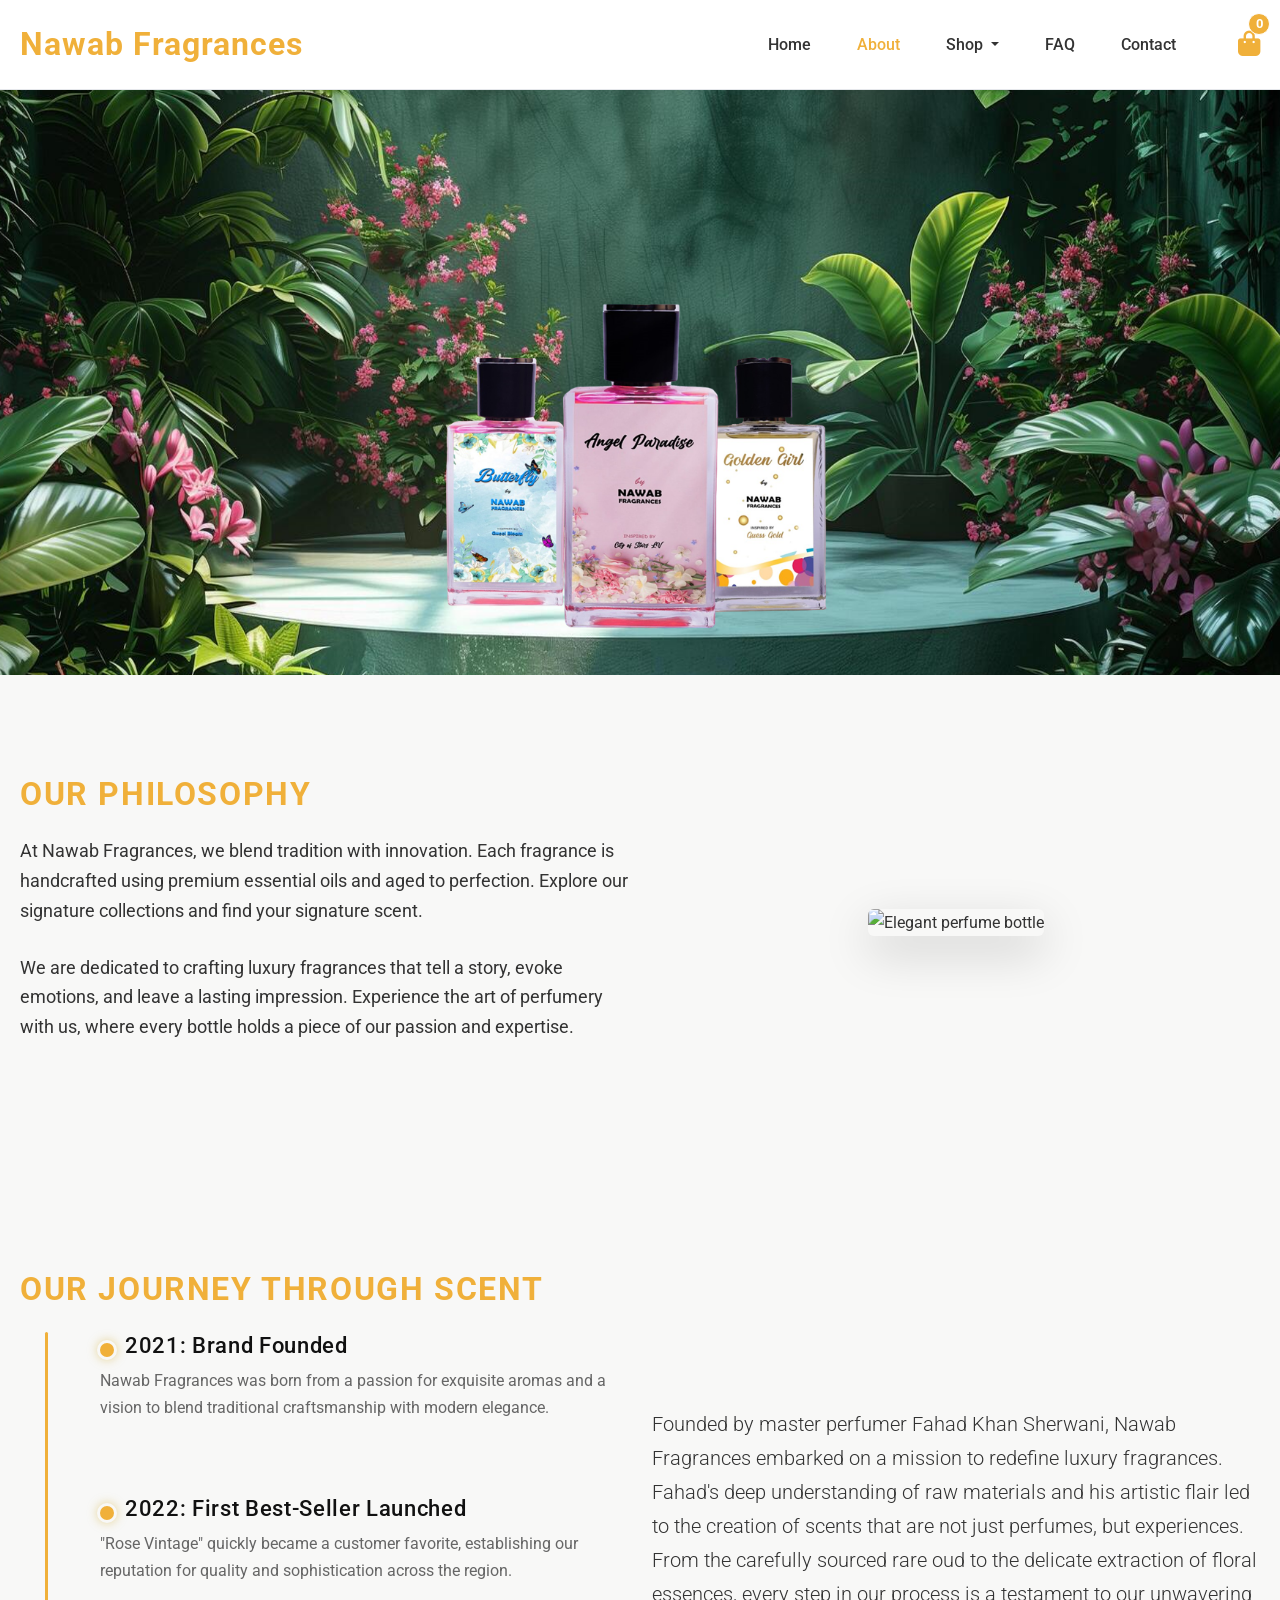
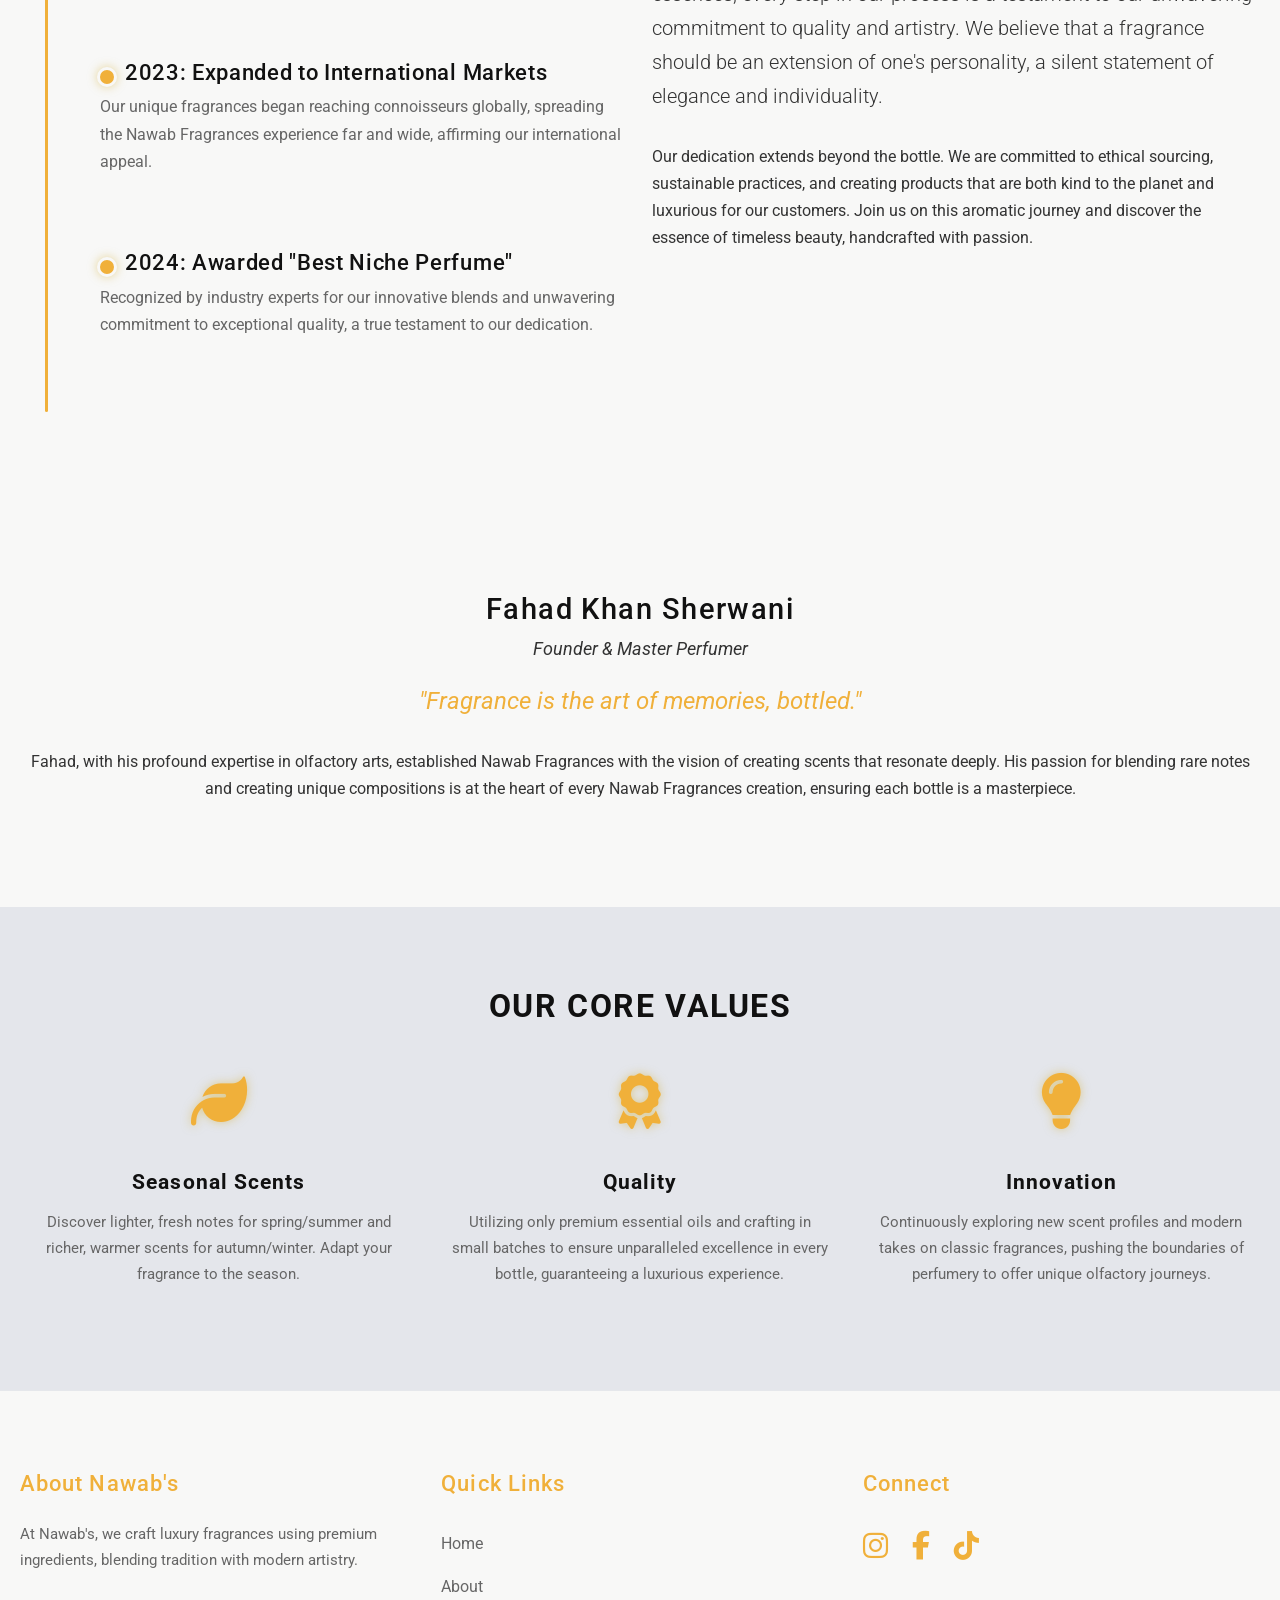
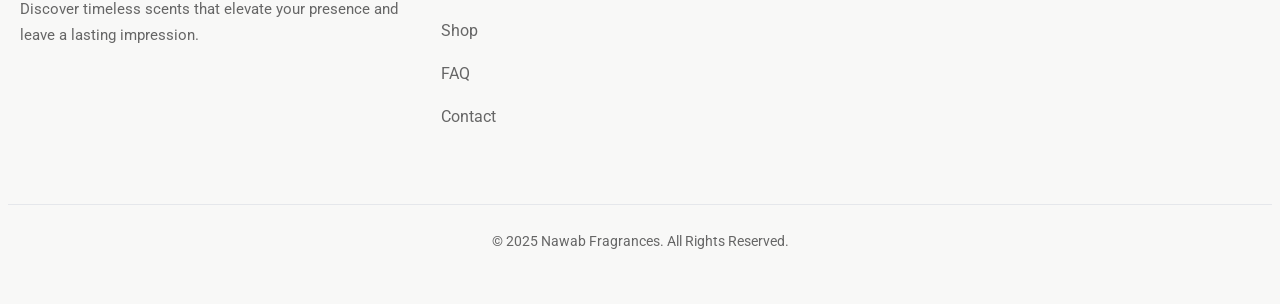
==== commit de73b969: "update her to his in about page" ====
--- a/about.html
+++ b/about.html
@@ -143,7 +143,7 @@
                         </div>
                     </div>
                     <div class="col-md-6 text-md-start">
-                        <p class="lead text-light-gray">Founded by master perfumer Fahad Khan Sherwani, Nawab Fragrances embarked on a mission to redefine luxury fragrances. Fahad's deep understanding of raw materials and her artistic flair led to the creation of scents that are not just perfumes, but experiences. From the carefully sourced rare oud to the delicate extraction of floral essences, every step in our process is a testament to our unwavering commitment to quality and artistry. We believe that a fragrance should be an extension of one's personality, a silent statement of elegance and individuality.</p>
+                        <p class="lead text-light-gray">Founded by master perfumer Fahad Khan Sherwani, Nawab Fragrances embarked on a mission to redefine luxury fragrances. Fahad's deep understanding of raw materials and his artistic flair led to the creation of scents that are not just perfumes, but experiences. From the carefully sourced rare oud to the delicate extraction of floral essences, every step in our process is a testament to our unwavering commitment to quality and artistry. We believe that a fragrance should be an extension of one's personality, a silent statement of elegance and individuality.</p>
                         <p class="text-light-gray">Our dedication extends beyond the bottle. We are committed to ethical sourcing, sustainable practices, and creating products that are both kind to the planet and luxurious for our customers. Join us on this aromatic journey and discover the essence of timeless beauty, handcrafted with passion.</p>
                     </div>
                 </div>
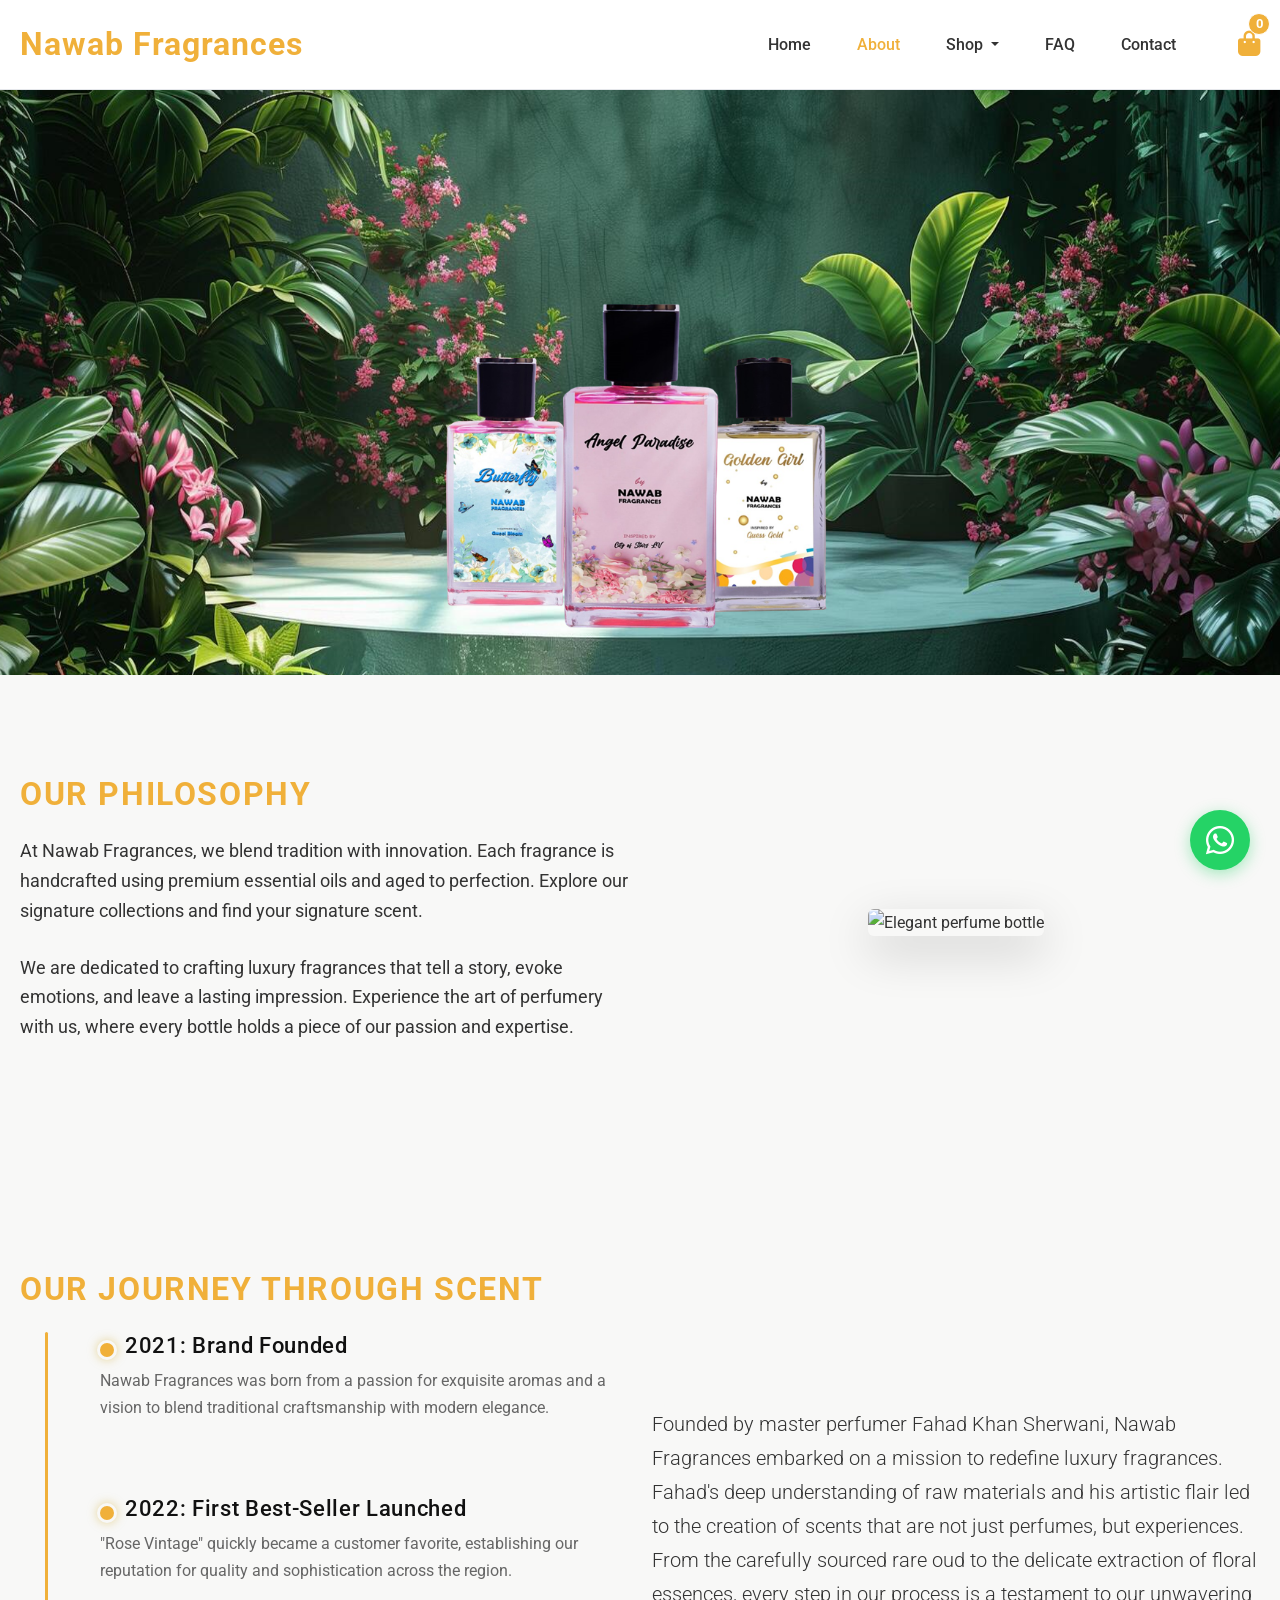
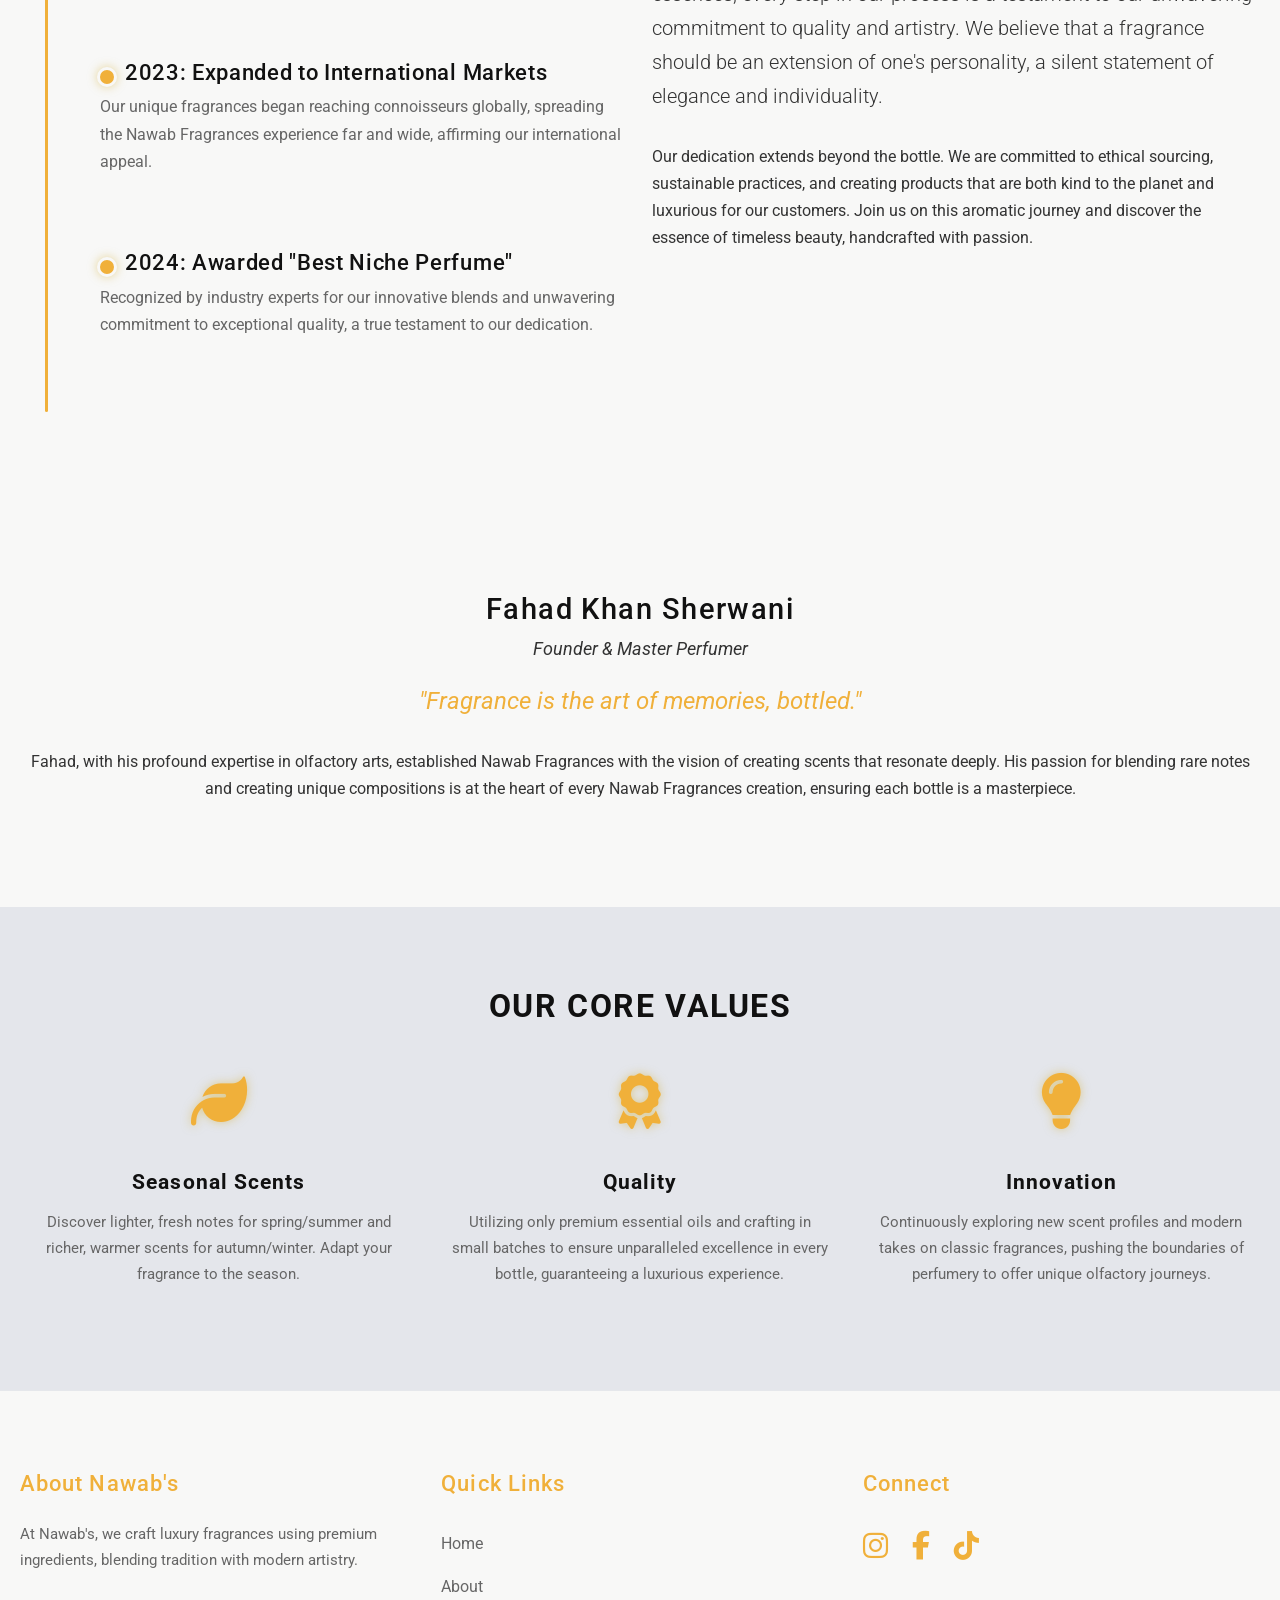
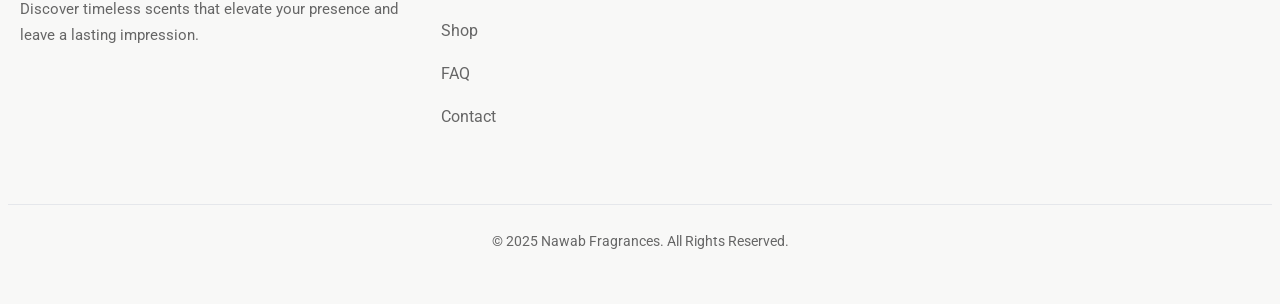
==== commit 7a72eb02: "Add whatsapp feature in all pages" ====
--- a/about.html
+++ b/about.html
@@ -1,34 +1,42 @@
 <!DOCTYPE html>
 <html lang="en">
+
 <head>
     <meta charset="UTF-8">
     <meta name="viewport" content="width=device-width, initial-scale=1">
     <title>About Us – Nawab Fragrances</title>
     <link rel="icon" type="image/x-icon" href="/assets/Title.png">
-    <meta name="description" content="Learn about Nawab Fragrances' journey, our founder Fahad, and our commitment to sustainable, high-quality, and innovative fragrances.">
+    <meta name="description"
+        content="Learn about Nawab Fragrances' journey, our founder Fahad, and our commitment to sustainable, high-quality, and innovative fragrances.">
     <meta property="og:title" content="Our Story – Nawab Fragrances">
-    <meta property="og:description" content="Crafting luxury fragrances since 2021, blending tradition with innovation.">
-    <meta property="og:image" content="https://images.unsplash.com/photo-1627914619391-4566c303f26f?q=80&w=1770&auto=format&fit=crop&ixlib=rb-4.0.3&ixid=M3wxMjA3fDB8MHxwaG90by1wYWdlfHx8fGVufDB8fHx8fA%3D%3D">
+    <meta property="og:description"
+        content="Crafting luxury fragrances since 2021, blending tradition with innovation.">
+    <meta property="og:image"
+        content="https://images.unsplash.com/photo-1627914619391-4566c303f26f?q=80&w=1770&auto=format&fit=crop&ixlib=rb-4.0.3&ixid=M3wxMjA3fDB8MHxwaG90by1wYWdlfHx8fGVufDB8fHx8fA%3D%3D">
     <meta property="og:url" content="https://www.nawabfragrances.pk/about.html">
     <meta name="twitter:card" content="summary_large_image">
     <link rel="icon" href="assets/favicon.png" type="image/png">
-    <link href="https://fonts.googleapis.com/css2?family=Playfair+Display:wght@400;500;700&family=Roboto:wght@400;500;700&display=swap" rel="stylesheet">
+    <link
+        href="https://fonts.googleapis.com/css2?family=Playfair+Display:wght@400;500;700&family=Roboto:wght@400;500;700&display=swap"
+        rel="stylesheet">
     <link href="https://cdn.jsdelivr.net/npm/bootstrap@5.3.3/dist/css/bootstrap.min.css" rel="stylesheet">
     <link rel="stylesheet" href="https://cdnjs.cloudflare.com/ajax/libs/font-awesome/6.5.2/css/all.min.css">
     <link rel="stylesheet" href="style.css">
     <script async src="https://www.googletagmanager.com/gtag/js?id=UA-XXXXX-Y"></script>
     <script>
         window.dataLayer = window.dataLayer || [];
-        function gtag(){dataLayer.push(arguments);}
+        function gtag() { dataLayer.push(arguments); }
         gtag('js', new Date());
         gtag('config', 'UA-XXXXX-Y');
     </script>
 </head>
+
 <body>
     <!-- Header (Global) -->
     <header class="navbar navbar-expand-lg fixed-top">
         <div class="container-fluid main-content">
-            <button class="navbar-toggler" type="button" data-bs-toggle="collapse" data-bs-target="#navbarNav" aria-controls="navbarNav" aria-expanded="false" aria-label="Toggle navigation">
+            <button class="navbar-toggler" type="button" data-bs-toggle="collapse" data-bs-target="#navbarNav"
+                aria-controls="navbarNav" aria-expanded="false" aria-label="Toggle navigation">
                 <span class="navbar-toggler-icon"></span>
             </button>
             <a class="navbar-brand" href="/">Nawab Fragrances</a>
@@ -41,12 +49,15 @@
                         <a class="nav-link" href="/about.html">About</a>
                     </li>
                     <li class="nav-item dropdown">
-                        <a class="nav-link dropdown-toggle" href="/shop.html" id="shopDropdown" role="button" data-bs-toggle="dropdown" aria-expanded="false">
+                        <a class="nav-link dropdown-toggle" href="/shop.html" id="shopDropdown" role="button"
+                            data-bs-toggle="dropdown" aria-expanded="false">
                             Shop
                         </a>
                         <ul class="dropdown-menu" aria-labelledby="shopDropdown">
                             <li><a class="dropdown-item" href="/shop.html">View All</a></li>
-                            <li><hr class="dropdown-divider"></li>
+                            <li>
+                                <hr class="dropdown-divider">
+                            </li>
                             <li><a class="dropdown-item" href="/men.html">Men</a></li>
                             <li><a class="dropdown-item" href="/women.html">Women</a></li>
                             <li><a class="dropdown-item" href="/unisex.html">Unisex</a></li>
@@ -106,11 +117,16 @@
                 <div class="row align-items-center flex-column-reverse flex-md-row">
                     <div class="col-md-6 text-md-start">
                         <h2 class="mb-4">Our Philosophy</h2>
-                        <p>At Nawab Fragrances, we blend tradition with innovation. Each fragrance is handcrafted using premium essential oils and aged to perfection. Explore our signature collections and find your signature scent.</p>
-                        <p>We are dedicated to crafting luxury fragrances that tell a story, evoke emotions, and leave a lasting impression. Experience the art of perfumery with us, where every bottle holds a piece of our passion and expertise.</p>
+                        <p>At Nawab Fragrances, we blend tradition with innovation. Each fragrance is handcrafted using
+                            premium essential oils and aged to perfection. Explore our signature collections and find
+                            your signature scent.</p>
+                        <p>We are dedicated to crafting luxury fragrances that tell a story, evoke emotions, and leave a
+                            lasting impression. Experience the art of perfumery with us, where every bottle holds a
+                            piece of our passion and expertise.</p>
                     </div>
                     <div class="col-md-6 mb-4 mb-md-0 text-center">
-                        <img src="assets/Home-Page.png" alt="Elegant perfume bottle" class="img-fluid rounded shadow-lg" loading="lazy">
+                        <img src="assets/Home-Page.png" alt="Elegant perfume bottle" class="img-fluid rounded shadow-lg"
+                            loading="lazy">
                     </div>
                 </div>
             </div>
@@ -125,26 +141,41 @@
                         <h2 class="mb-4">Our Journey Through Scent</h2>
                         <div class="timeline">
                             <div class="timeline-item">
-                                <h5 >2021: Brand Founded</h5>
-                                <p class="text-light-gray">Nawab Fragrances was born from a passion for exquisite aromas and a vision to blend traditional craftsmanship with modern elegance.</p>
-                            </div>
-                            <div class="timeline-item">
-                                <h5 >2022: First Best-Seller Launched</h5>
-                                <p class="text-light-gray">"Rose Vintage" quickly became a customer favorite, establishing our reputation for quality and sophistication across the region.</p>
-                            </div>
-                            <div class="timeline-item">
-                                <h5 >2023: Expanded to International Markets</h5>
-                                <p class="text-light-gray">Our unique fragrances began reaching connoisseurs globally, spreading the Nawab Fragrances experience far and wide, affirming our international appeal.</p>
-                            </div>
-                            <div class="timeline-item">
-                                <h5 >2024: Awarded "Best Niche Perfume"</h5>
-                                <p class="text-light-gray">Recognized by industry experts for our innovative blends and unwavering commitment to exceptional quality, a true testament to our dedication.</p>
+                                <h5>2021: Brand Founded</h5>
+                                <p class="text-light-gray">Nawab Fragrances was born from a passion for exquisite aromas
+                                    and a vision to blend traditional craftsmanship with modern elegance.</p>
+                            </div>
+                            <div class="timeline-item">
+                                <h5>2022: First Best-Seller Launched</h5>
+                                <p class="text-light-gray">"Rose Vintage" quickly became a customer favorite,
+                                    establishing our reputation for quality and sophistication across the region.</p>
+                            </div>
+                            <div class="timeline-item">
+                                <h5>2023: Expanded to International Markets</h5>
+                                <p class="text-light-gray">Our unique fragrances began reaching connoisseurs globally,
+                                    spreading the Nawab Fragrances experience far and wide, affirming our international
+                                    appeal.</p>
+                            </div>
+                            <div class="timeline-item">
+                                <h5>2024: Awarded "Best Niche Perfume"</h5>
+                                <p class="text-light-gray">Recognized by industry experts for our innovative blends and
+                                    unwavering commitment to exceptional quality, a true testament to our dedication.
+                                </p>
                             </div>
                         </div>
                     </div>
                     <div class="col-md-6 text-md-start">
-                        <p class="lead text-light-gray">Founded by master perfumer Fahad Khan Sherwani, Nawab Fragrances embarked on a mission to redefine luxury fragrances. Fahad's deep understanding of raw materials and his artistic flair led to the creation of scents that are not just perfumes, but experiences. From the carefully sourced rare oud to the delicate extraction of floral essences, every step in our process is a testament to our unwavering commitment to quality and artistry. We believe that a fragrance should be an extension of one's personality, a silent statement of elegance and individuality.</p>
-                        <p class="text-light-gray">Our dedication extends beyond the bottle. We are committed to ethical sourcing, sustainable practices, and creating products that are both kind to the planet and luxurious for our customers. Join us on this aromatic journey and discover the essence of timeless beauty, handcrafted with passion.</p>
+                        <p class="lead text-light-gray">Founded by master perfumer Fahad Khan Sherwani, Nawab Fragrances
+                            embarked on a mission to redefine luxury fragrances. Fahad's deep understanding of raw
+                            materials and his artistic flair led to the creation of scents that are not just perfumes,
+                            but experiences. From the carefully sourced rare oud to the delicate extraction of floral
+                            essences, every step in our process is a testament to our unwavering commitment to quality
+                            and artistry. We believe that a fragrance should be an extension of one's personality, a
+                            silent statement of elegance and individuality.</p>
+                        <p class="text-light-gray">Our dedication extends beyond the bottle. We are committed to ethical
+                            sourcing, sustainable practices, and creating products that are both kind to the planet and
+                            luxurious for our customers. Join us on this aromatic journey and discover the essence of
+                            timeless beauty, handcrafted with passion.</p>
                     </div>
                 </div>
             </div>
@@ -157,7 +188,10 @@
                 <h3 class="text-gold">Fahad Khan Sherwani</h3>
                 <p class="title">Founder & Master Perfumer</p>
                 <p class="quote text-gold">"Fragrance is the art of memories, bottled."</p>
-                <p class="text-light-gray">Fahad, with his profound expertise in olfactory arts, established Nawab Fragrances with the vision of creating scents that resonate deeply. His passion for blending rare notes and creating unique compositions is at the heart of every Nawab Fragrances creation, ensuring each bottle is a masterpiece.</p>
+                <p class="text-light-gray">Fahad, with his profound expertise in olfactory arts, established Nawab
+                    Fragrances with the vision of creating scents that resonate deeply. His passion for blending rare
+                    notes and creating unique compositions is at the heart of every Nawab Fragrances creation, ensuring
+                    each bottle is a masterpiece.</p>
             </div>
         </section>
 
@@ -169,17 +203,20 @@
                     <div class="col-md-4 mb-5 mb-md-0">
                         <i class="fas fa-leaf"></i>
                         <h5 class="mt-3">Seasonal Scents</h5>
-                        <p>Discover lighter, fresh notes for spring/summer and richer, warmer scents for autumn/winter. Adapt your fragrance to the season.</p>
+                        <p>Discover lighter, fresh notes for spring/summer and richer, warmer scents for autumn/winter.
+                            Adapt your fragrance to the season.</p>
                     </div>
                     <div class="col-md-4 mb-5 mb-md-0">
                         <i class="fas fa-award"></i>
                         <h5 class="mt-3">Quality</h5>
-                        <p>Utilizing only premium essential oils and crafting in small batches to ensure unparalleled excellence in every bottle, guaranteeing a luxurious experience.</p>
+                        <p>Utilizing only premium essential oils and crafting in small batches to ensure unparalleled
+                            excellence in every bottle, guaranteeing a luxurious experience.</p>
                     </div>
                     <div class="col-md-4">
                         <i class="fas fa-lightbulb"></i>
                         <h5 class="mt-3">Innovation</h5>
-                        <p>Continuously exploring new scent profiles and modern takes on classic fragrances, pushing the boundaries of perfumery to offer unique olfactory journeys.</p>
+                        <p>Continuously exploring new scent profiles and modern takes on classic fragrances, pushing the
+                            boundaries of perfumery to offer unique olfactory journeys.</p>
                     </div>
                 </div>
             </div>
@@ -192,7 +229,8 @@
             <div class="row">
                 <div class="col-md-4 footer-col mb-5 mb-md-0">
                     <h5>About Nawab's</h5>
-                    <p>At Nawab's, we craft luxury fragrances using premium ingredients, blending tradition with modern artistry.</p>
+                    <p>At Nawab's, we craft luxury fragrances using premium ingredients, blending tradition with modern
+                        artistry.</p>
                     <p>Discover timeless scents that elevate your presence and leave a lasting impression.</p>
                 </div>
                 <div class="col-md-4 footer-col mb-5 mb-md-0">
@@ -208,9 +246,12 @@
                 <div class="col-md-4 footer-col">
                     <h5>Connect</h5>
                     <div class="social-icons">
-                        <a href="https://instagram.com" target="_blank" aria-label="Instagram"><i class="fab fa-instagram"></i></a>
-                        <a href="https://facebook.com" target="_blank" aria-label="Facebook"><i class="fab fa-facebook-f"></i></a>
-                        <a href="https://www.tiktok.com/@nawabfragrances" target="_blank" aria-label="Tiktok"><i class="fab fa-tiktok"></i></a>
+                        <a href="https://instagram.com" target="_blank" aria-label="Instagram"><i
+                                class="fab fa-instagram"></i></a>
+                        <a href="https://facebook.com" target="_blank" aria-label="Facebook"><i
+                                class="fab fa-facebook-f"></i></a>
+                        <a href="https://www.tiktok.com/@nawabfragrances" target="_blank" aria-label="Tiktok"><i
+                                class="fab fa-tiktok"></i></a>
                     </div>
                 </div>
             </div>
@@ -221,10 +262,16 @@
             </div>
         </div>
     </footer>
+
+    <!-- WhatsApp Floating Button -->
+    <a href="https://wa.me/923334964567" class="whatsapp-float" target="_blank" aria-label="Chat on WhatsApp">
+        <i class="fab fa-whatsapp"></i>
+    </a>
 
     <!-- Bootstrap JS (bundle includes Popper) -->
     <script src="https://cdn.jsdelivr.net/npm/bootstrap@5.3.3/dist/js/bootstrap.bundle.min.js"></script>
     <!-- Custom JS -->
     <script src="script.js"></script>
 </body>
-</html>
+
+</html>
--- a/style.css
+++ b/style.css
@@ -1855,4 +1855,56 @@
     .price-block { flex-direction: row; gap: 5px; align-items: center; margin-left: 12px; }
     .sale-price { font-size: 1rem; }
     .original-price { font-size: 0.85rem; }
+}
+
+/* WhatsApp Floating Button */
+.whatsapp-float {
+    position: fixed;
+    bottom: 30px;
+    right: 30px;
+    width: 60px;
+    height: 60px;
+    background-color: #25D366;
+    border-radius: 50%;
+    display: flex;
+    align-items: center;
+    justify-content: center;
+    box-shadow: 0 4px 15px rgba(37, 211, 102, 0.4);
+    z-index: 1000;
+    transition: all 0.3s cubic-bezier(0.25, 0.8, 0.25, 1);
+    animation: whatsapp-pulse 2s infinite;
+}
+
+.whatsapp-float:hover {
+    transform: scale(1.1);
+    box-shadow: 0 6px 25px rgba(37, 211, 102, 0.6);
+}
+
+.whatsapp-float i {
+    color: #fff;
+    font-size: 32px;
+}
+
+@keyframes whatsapp-pulse {
+    0% {
+        box-shadow: 0 4px 15px rgba(37, 211, 102, 0.4);
+    }
+    50% {
+        box-shadow: 0 4px 25px rgba(37, 211, 102, 0.7);
+    }
+    100% {
+        box-shadow: 0 4px 15px rgba(37, 211, 102, 0.4);
+    }
+}
+
+@media (max-width: 576px) {
+    .whatsapp-float {
+        bottom: 20px;
+        right: 20px;
+        width: 55px;
+        height: 55px;
+    }
+    .whatsapp-float i {
+        font-size: 28px;
+    }
 }
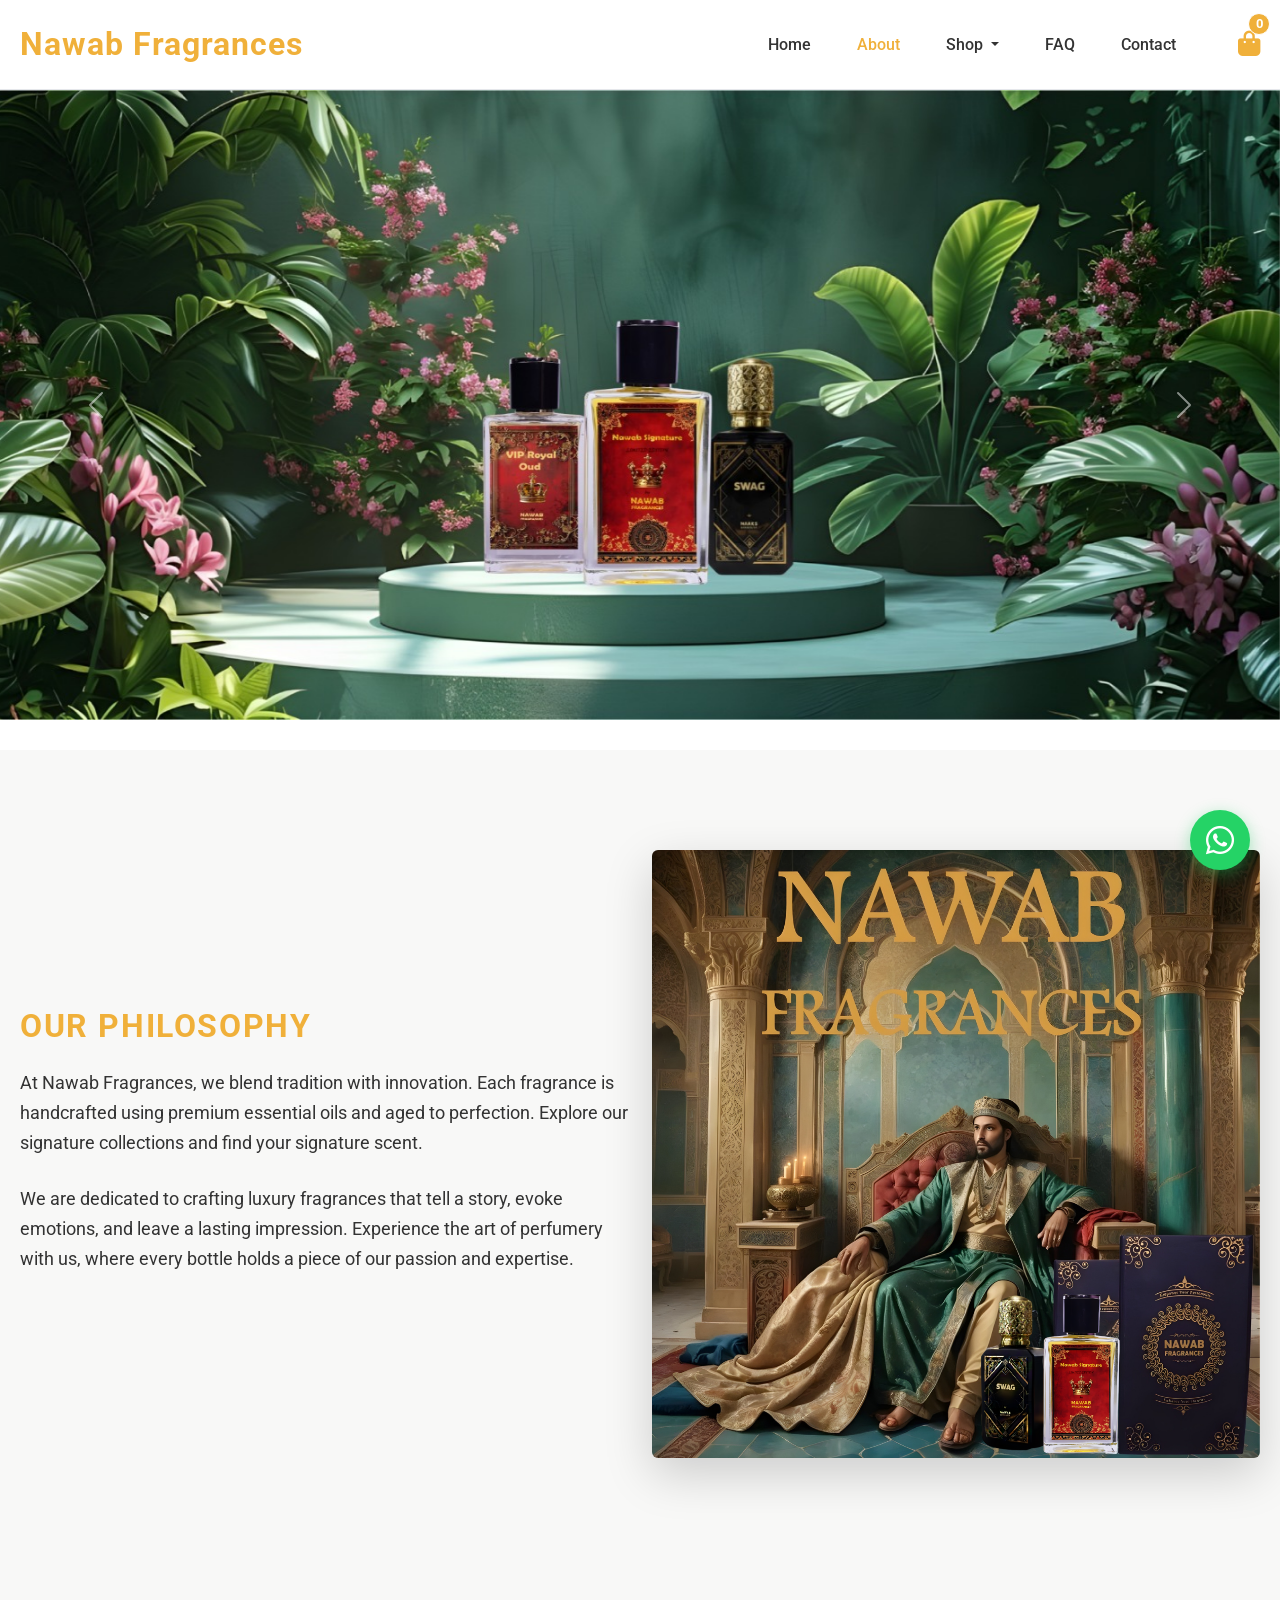
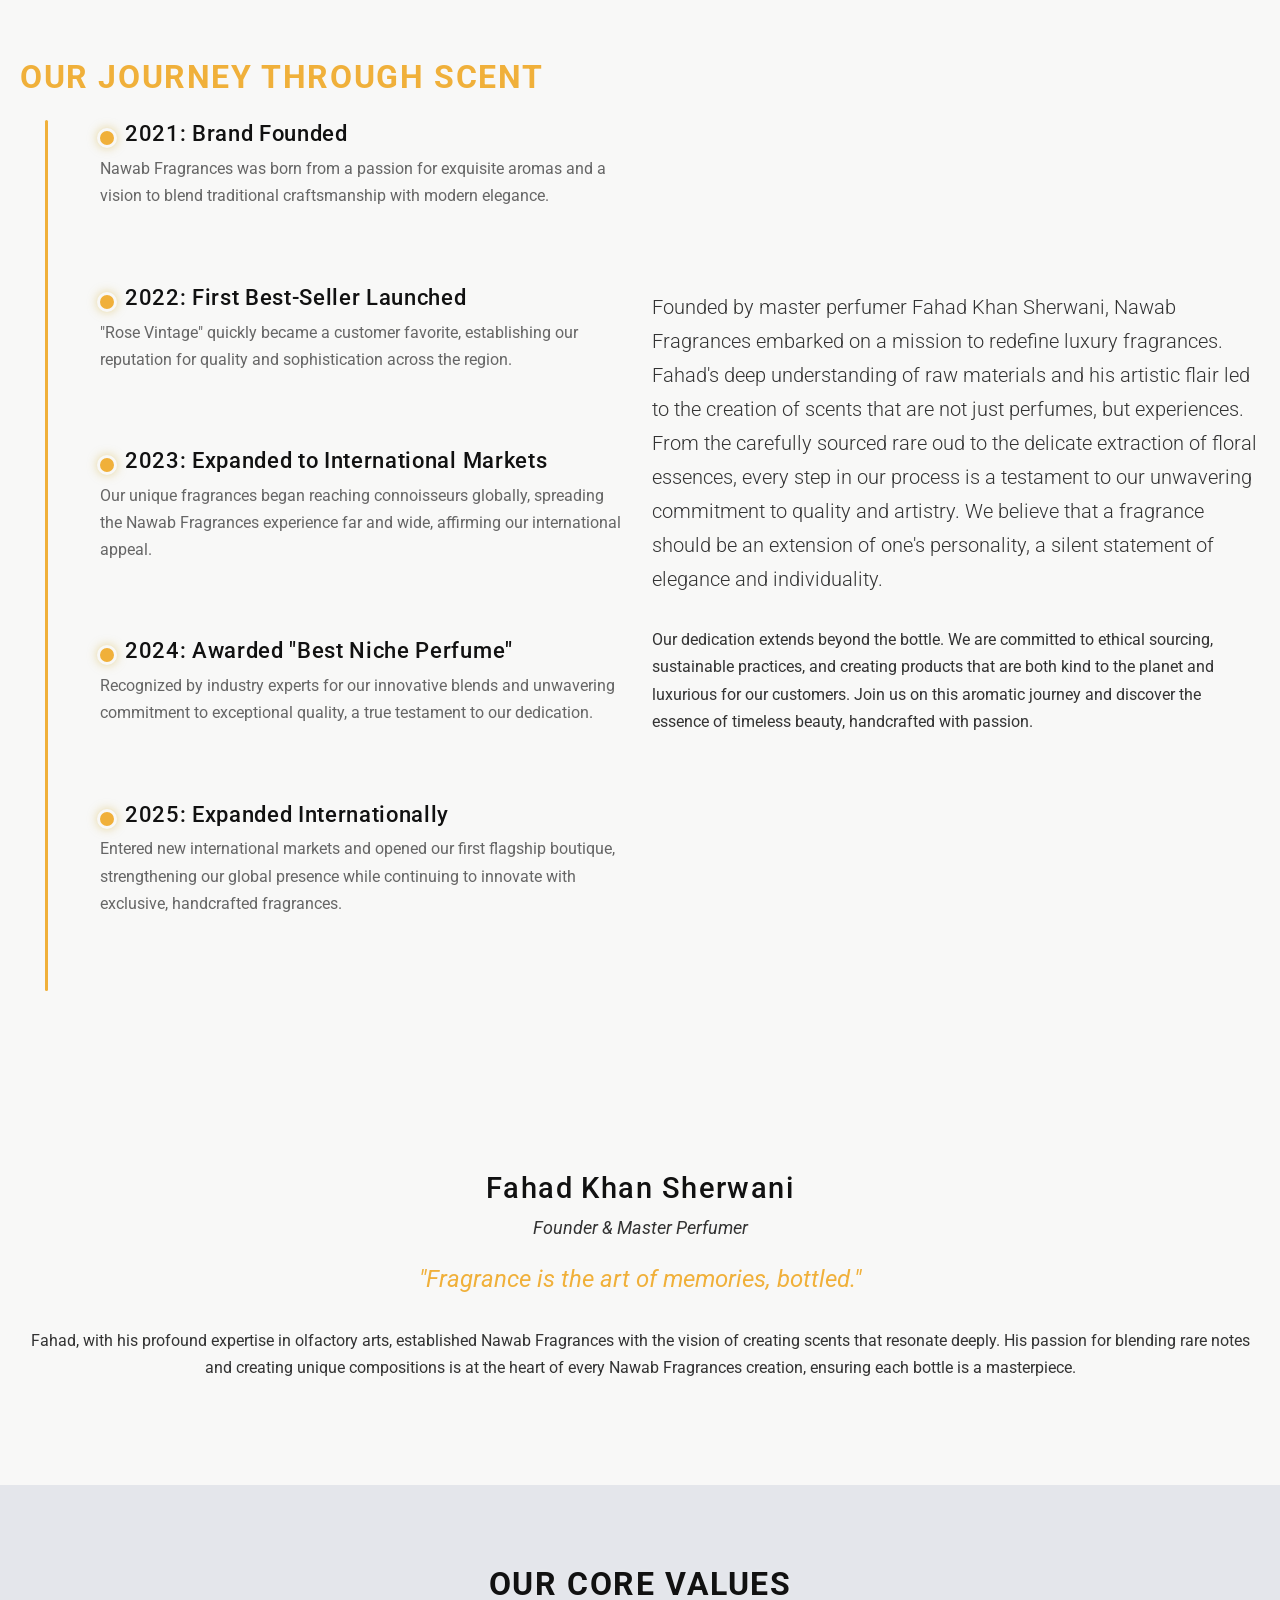
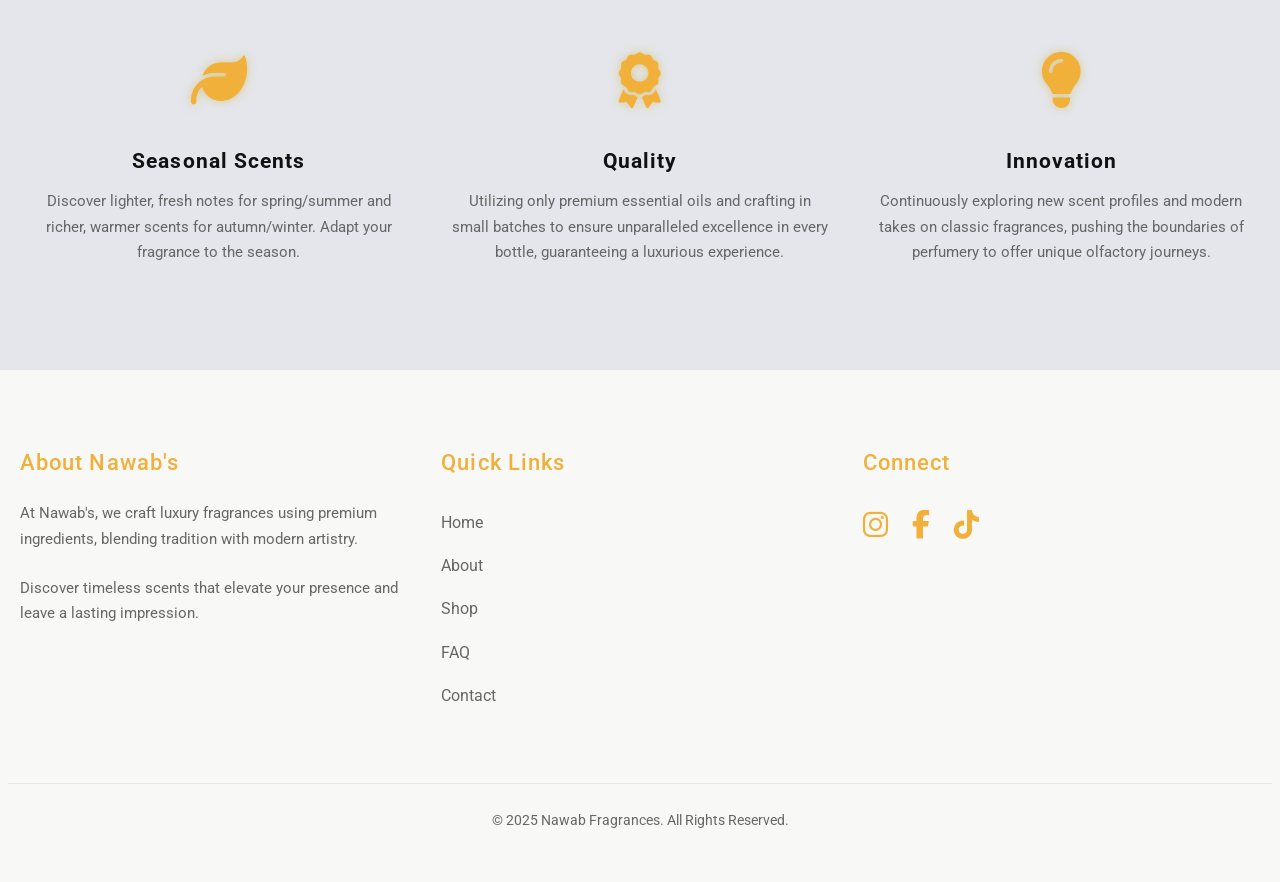
==== commit 0a69b337: "update client all changes" ====
--- a/about.html
+++ b/about.html
@@ -58,11 +58,12 @@
                             <li>
                                 <hr class="dropdown-divider">
                             </li>
+                             <li><a class="dropdown-item" href="/premium.html">Premium</a></li>
                             <li><a class="dropdown-item" href="/men.html">Men</a></li>
                             <li><a class="dropdown-item" href="/women.html">Women</a></li>
                             <li><a class="dropdown-item" href="/unisex.html">Unisex</a></li>
                             <li><a class="dropdown-item" href="/oud.html">Oud</a></li>
-                            <li><a class="dropdown-item" href="/premium.html">Premium</a></li>
+                           
                         </ul>
                     </li>
                     <li class="nav-item">
@@ -105,8 +106,29 @@
 
     <main>
         <!-- About Hero Banner -->
-        <section class="about-hero">
-            <div class="container-fluid main-content">
+       <section class="hero-section">
+            <div id="carouselExampleFade" class="carousel slide carousel-fade hero-section">
+                <div class="carousel-inner">
+                    <div class="carousel-item active">
+                        <img src="assets/NEW.jpeg" class="d-block w-100" alt="...">
+                    </div>
+                    <div class="carousel-item">
+                        <img src="assets/NEW1.png" class="d-block w-100" alt="...">
+                    </div>
+                    <div class="carousel-item">
+                        <img src="assets/NEW2.png" class="d-block w-100" alt="...">
+                    </div>
+                </div>
+                <button class="carousel-control-prev" type="button" data-bs-target="#carouselExampleFade"
+                    data-bs-slide="prev">
+                    <span class="carousel-control-prev-icon" aria-hidden="true"></span>
+                    <span class="visually-hidden">Previous</span>
+                </button>
+                <button class="carousel-control-next" type="button" data-bs-target="#carouselExampleFade"
+                    data-bs-slide="next">
+                    <span class="carousel-control-next-icon" aria-hidden="true"></span>
+                    <span class="visually-hidden">Next</span>
+                </button>
             </div>
         </section>
 
@@ -162,6 +184,12 @@
                                     unwavering commitment to exceptional quality, a true testament to our dedication.
                                 </p>
                             </div>
+                            <div class="timeline-item">
+                                <h5>2025: Expanded Internationally</h5>
+                                <p class="text-light-gray">Entered new international markets and opened our first
+                                    flagship boutique, strengthening our global presence while continuing to innovate
+                                    with exclusive, handcrafted fragrances.</p>
+                            </div>
                         </div>
                     </div>
                     <div class="col-md-6 text-md-start">
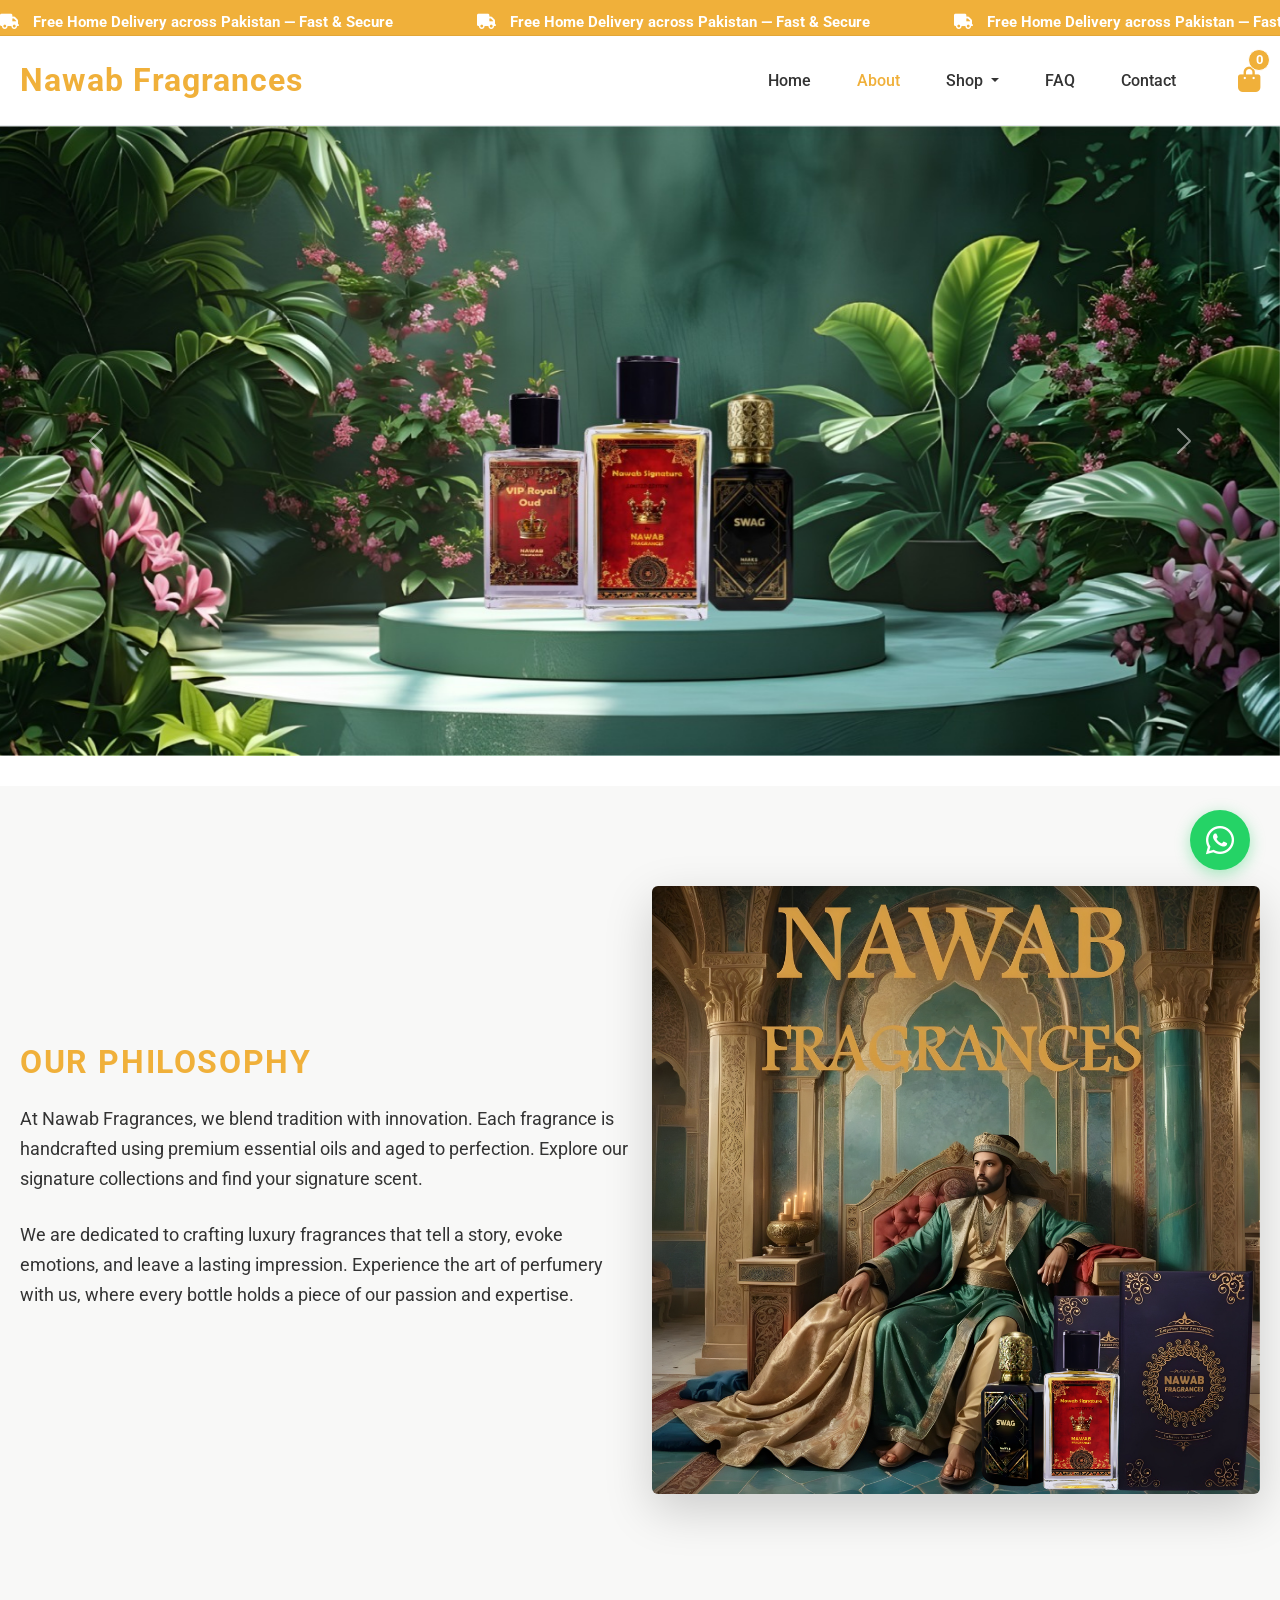
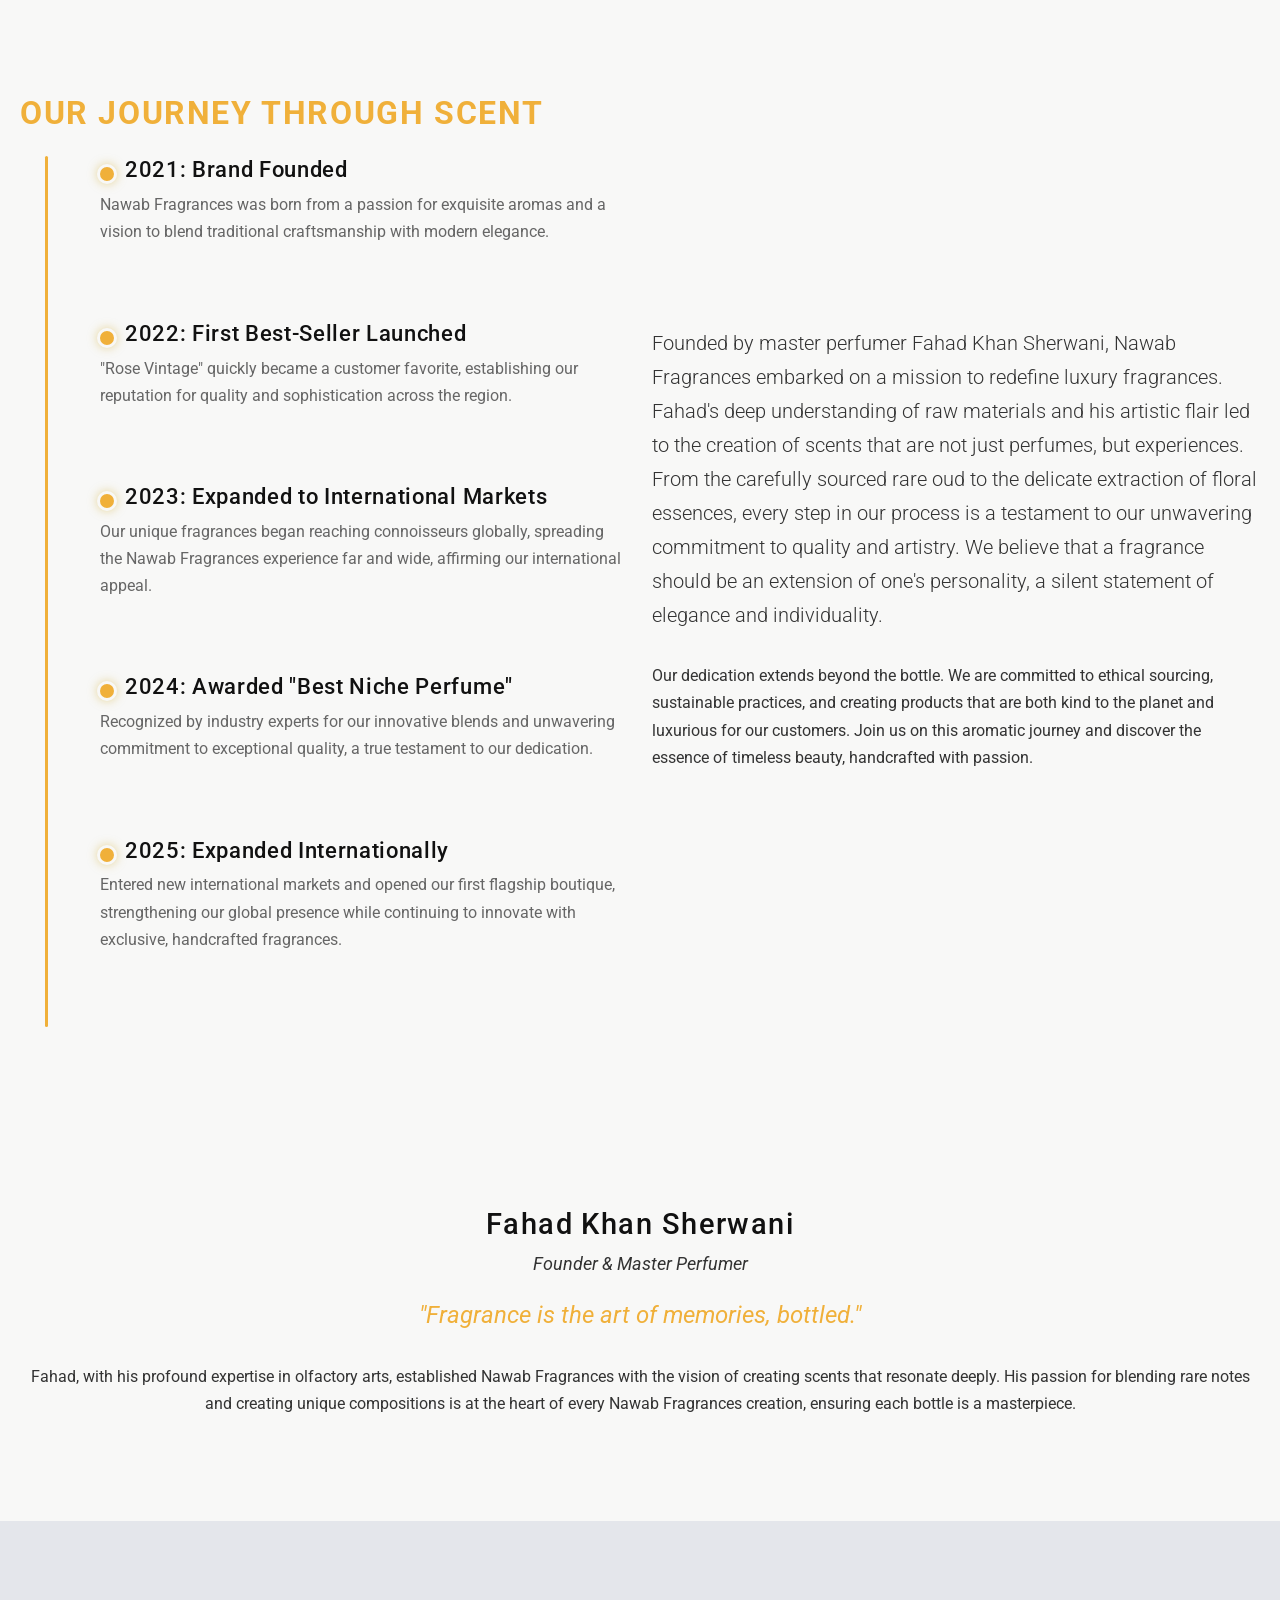
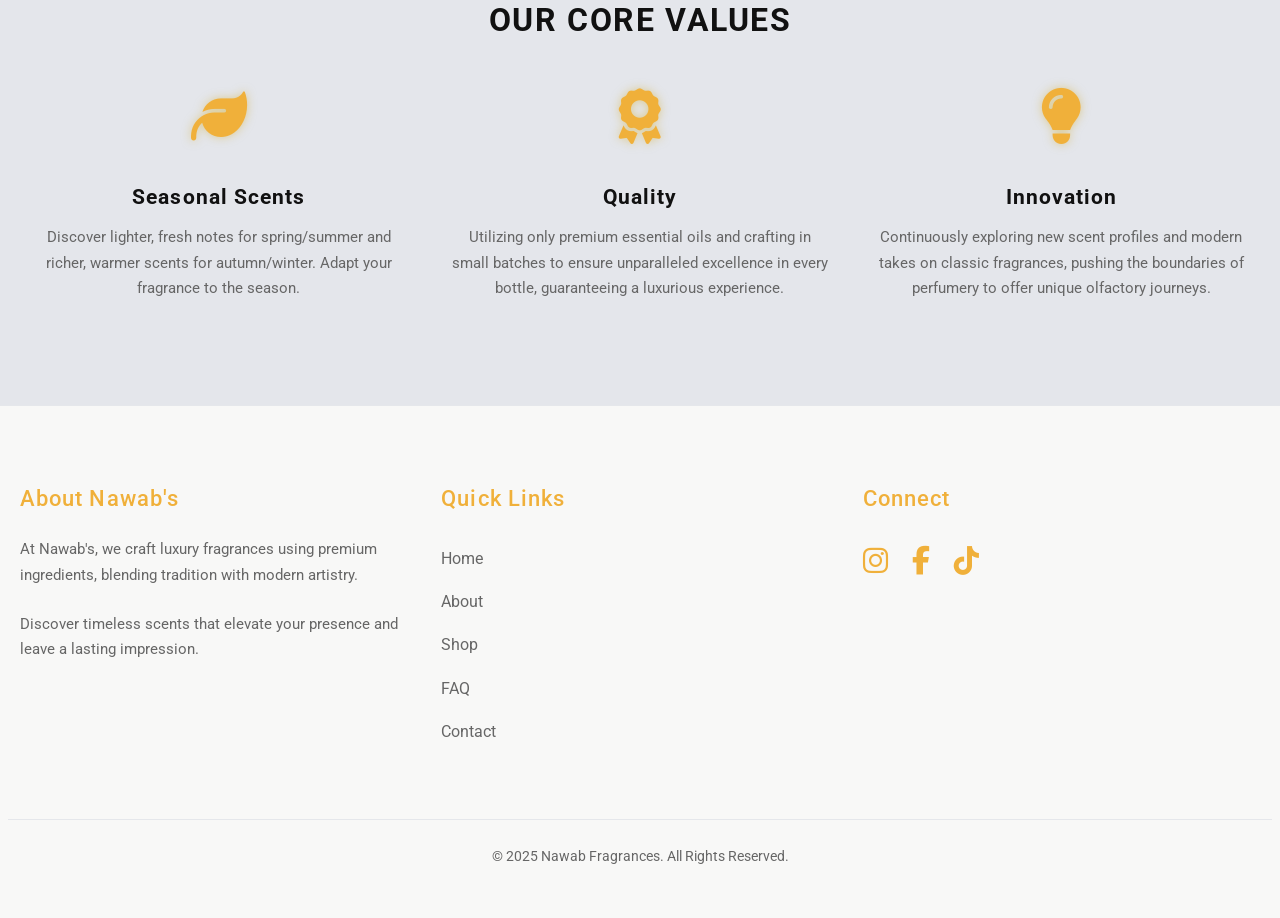
==== commit c732194b: "maquee add, cash on dilevery remove" ====
--- a/about.html
+++ b/about.html
@@ -32,6 +32,10 @@
 </head>
 
 <body>
+    <div class="free-delivery-banner">
+        <div class="marquee"><p><i class="fas fa-truck"></i> Free Home Delivery across Pakistan — Fast &amp; Secure   &nbsp; &nbsp; &nbsp; &nbsp; &nbsp; &nbsp; &nbsp; &nbsp; &nbsp; &nbsp;  <i class="fas fa-truck"></i> Free Home Delivery across Pakistan — Fast &amp; Secure   &nbsp; &nbsp; &nbsp; &nbsp; &nbsp; &nbsp; &nbsp; &nbsp; &nbsp; &nbsp; <i class="fas fa-truck"></i> Free Home Delivery across Pakistan — Fast &amp; Secure   &nbsp; &nbsp; &nbsp; &nbsp; &nbsp; &nbsp; &nbsp; &nbsp; &nbsp; &nbsp; <i class="fas fa-truck"></i> Free Home Delivery across Pakistan — Fast &amp; Secure</p></div>
+    </div>
+
     <!-- Header (Global) -->
     <header class="navbar navbar-expand-lg fixed-top">
         <div class="container-fluid main-content">
--- a/style.css
+++ b/style.css
@@ -25,6 +25,9 @@
     --medium-gray: #666666; /* Secondary text */
     --dark-gray: #E5E7EB; /* Borders/dividers */
     --darker-gray: #e4e6eb; /* Card/raised surfaces */
+    /* Layout sizes */
+    --banner-height: 36px;
+    --navbar-height: 60px;
 }
 
 /* Carousel Controls - Remove Borders */
@@ -48,7 +51,7 @@
     color: var(--light-gray);
     line-height: 1.7;
     margin: 0;
-    padding-top: 90px;
+    padding-top: calc(var(--banner-height) + var(--navbar-height) + 30px);
     overflow-x: hidden;
     -webkit-font-smoothing: antialiased;
     -moz-osx-font-smoothing: grayscale;
@@ -188,6 +191,53 @@
     align-items: center;
 }
 .promo-text { font-size: 0.9rem; }
+
+/* Free Delivery Banner */
+.free-delivery-banner {
+    --banner-height: 36px;
+    position: fixed;
+    top: 0;
+    left: 0;
+    right: 0;
+    height: var(--banner-height);
+    background: var(--gold);
+    color: var(--black);
+    padding: 0px 0 ;
+    display: flex;
+    flex-direction: column;
+    align-items: center;
+    overflow: hidden;
+    z-index: 1060;
+    border-bottom: 1px solid rgba(0,0,0,0.06);
+}
+.free-delivery-banner .marquee {
+    width: 100%;
+    overflow: hidden;
+       padding:0px 0 ;
+}
+.free-delivery-banner .marquee-inner {
+    display: inline-flex;
+    gap: 48px; /* space between repeated messages */
+    align-items: center;
+    min-width: 200%; /* ensures two copies fit inline */
+    animation: marquee 12s linear infinite;
+    
+}
+.free-delivery-banner .marquee-item {
+    white-space: nowrap;
+    font-weight: 700;
+    font-size: 0.95rem;
+       padding: 10px 0 ;
+}
+.free-delivery-banner i { margin-right: 10px; }
+
+@keyframes marquee {
+    0% { transform: translateX(0); }
+    100% { transform: translateX(-50%); }
+}
+
+/* Move fixed navbar below the banner */
+.navbar.fixed-top { top: var(--banner-height) !important; }
 
 .utility-header {
     position: fixed;
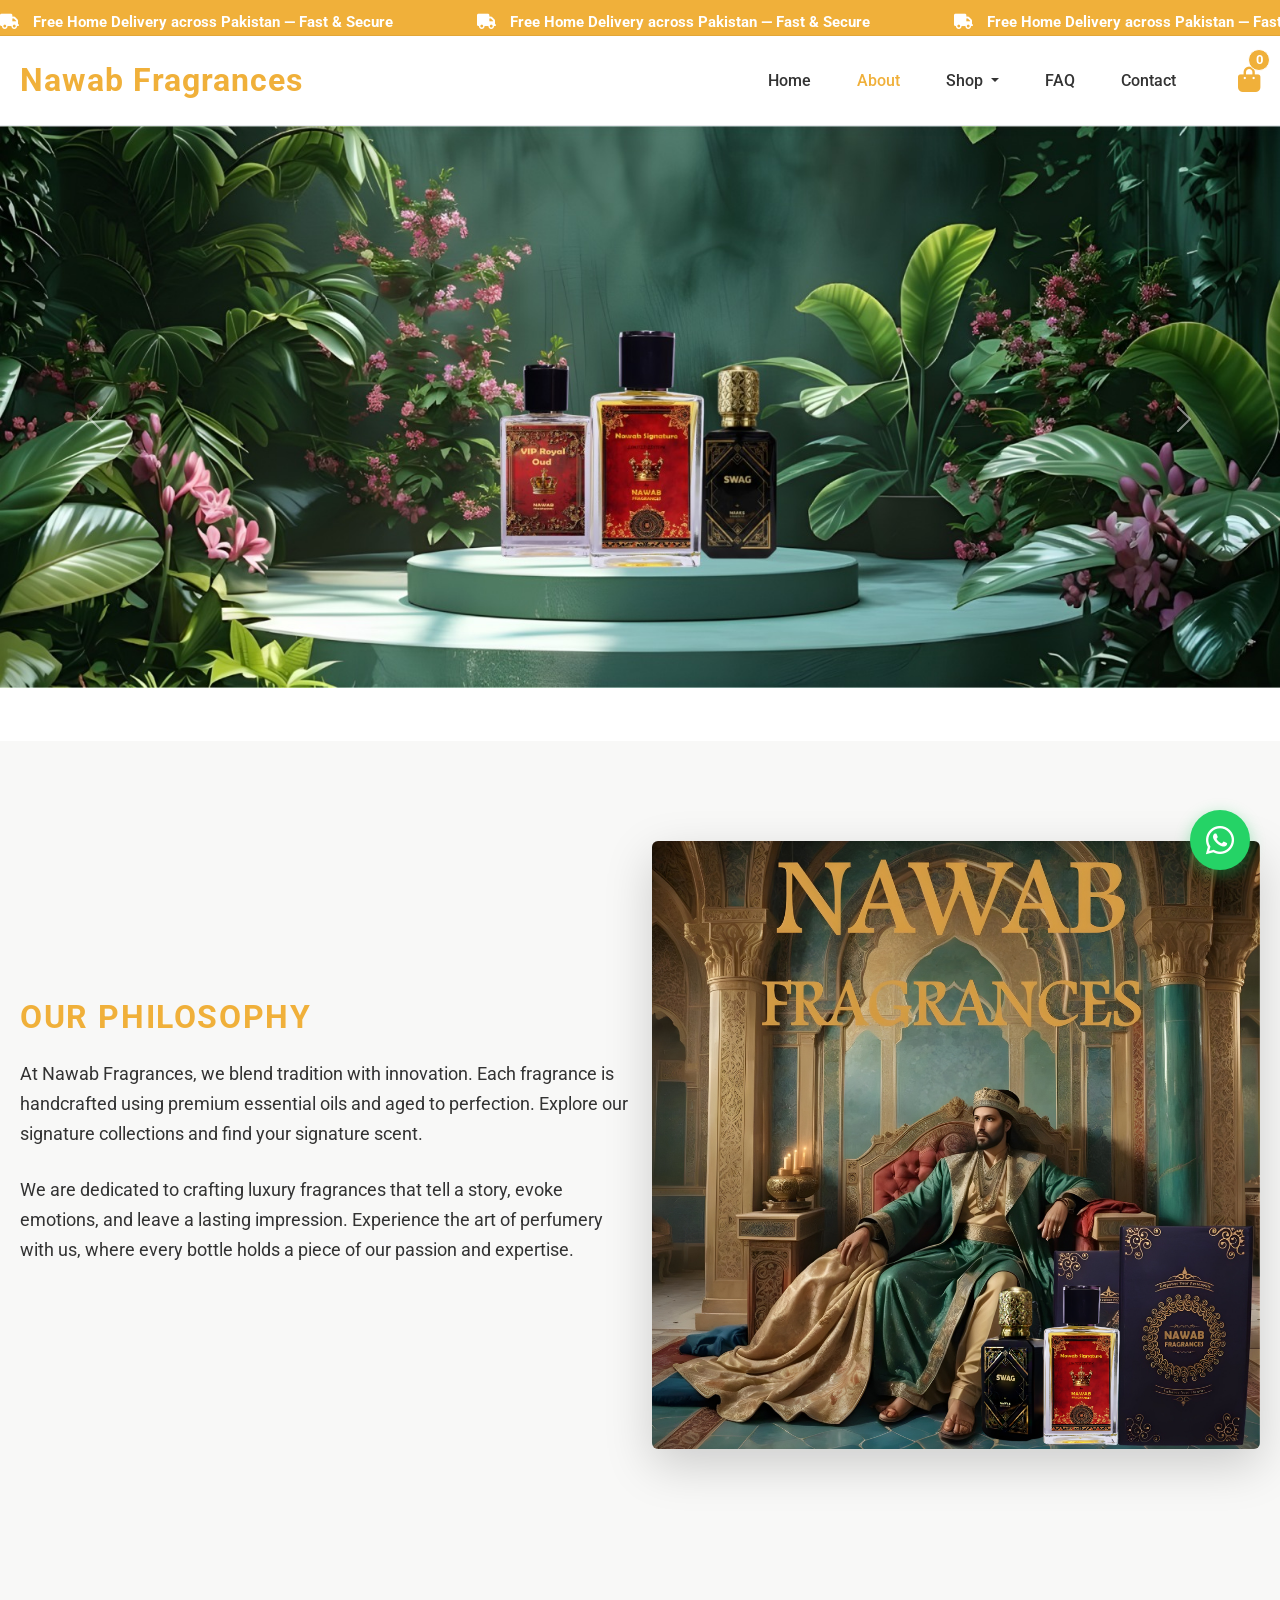
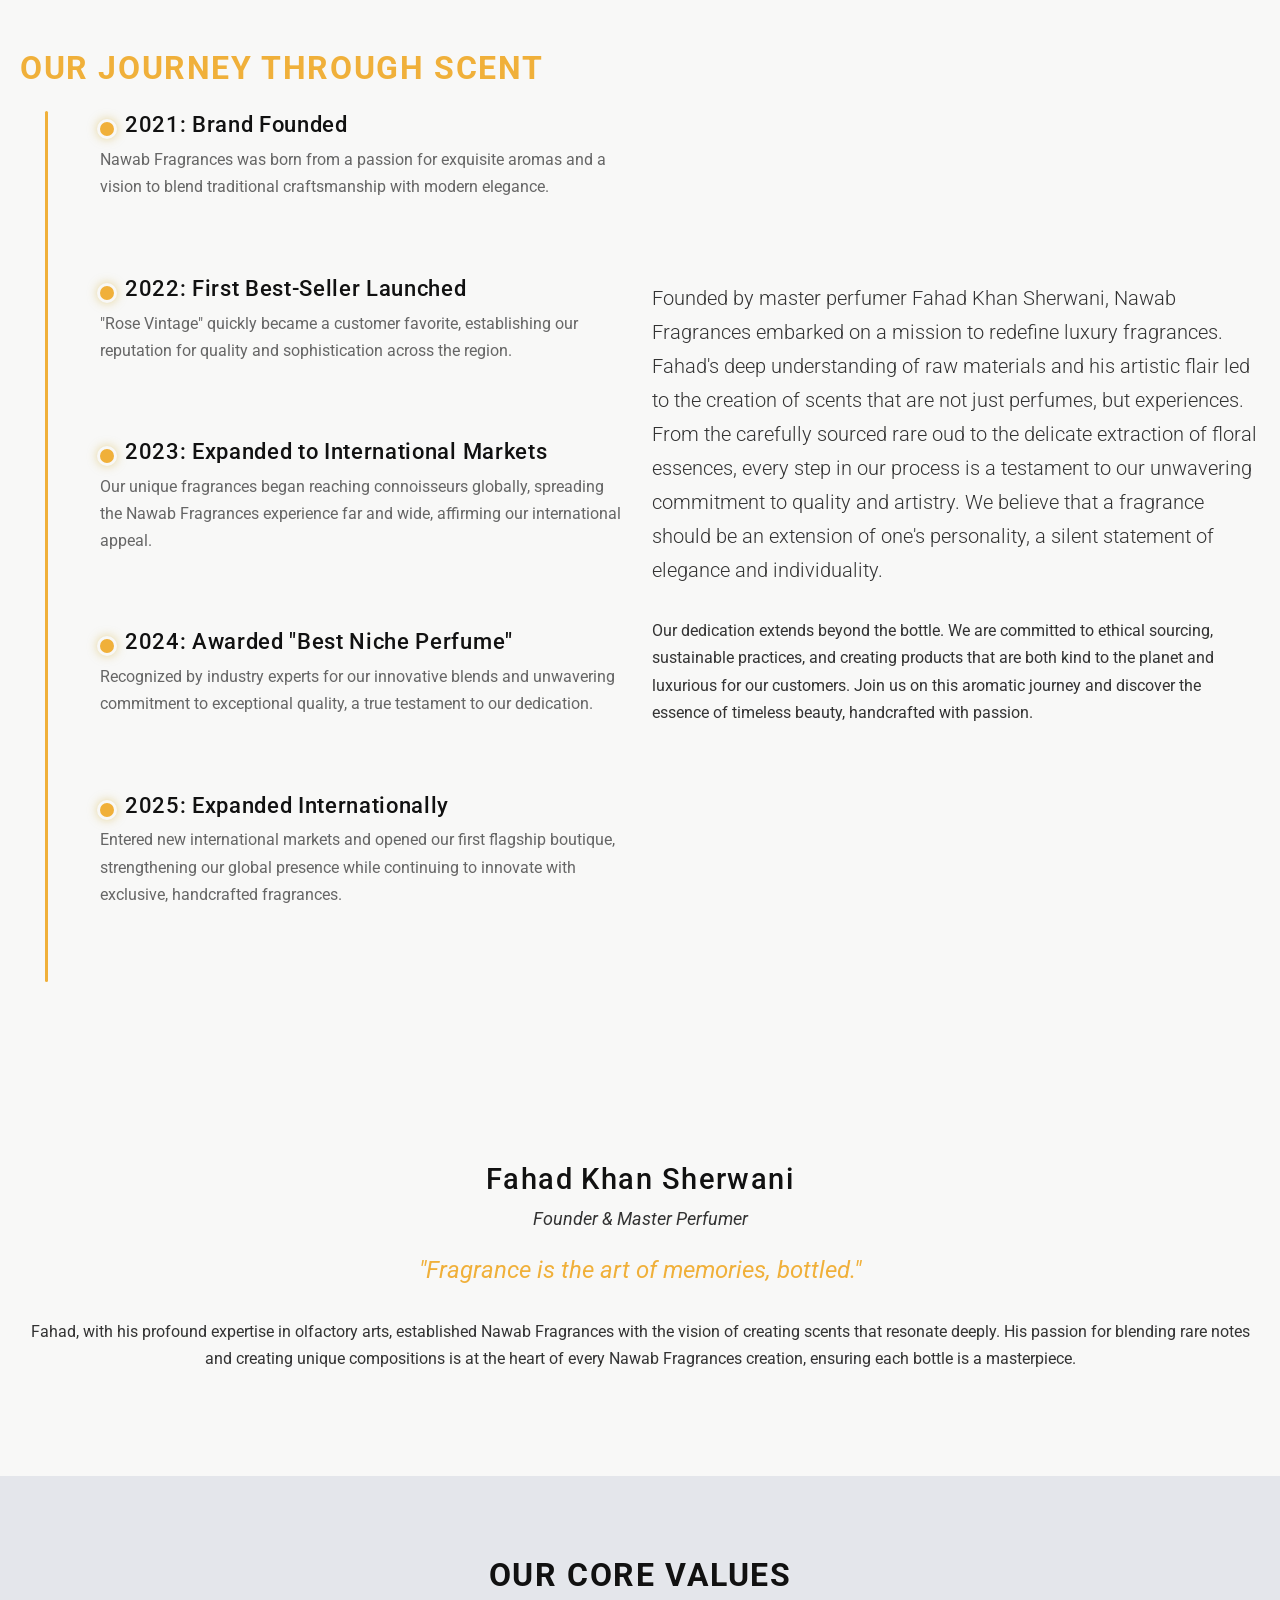
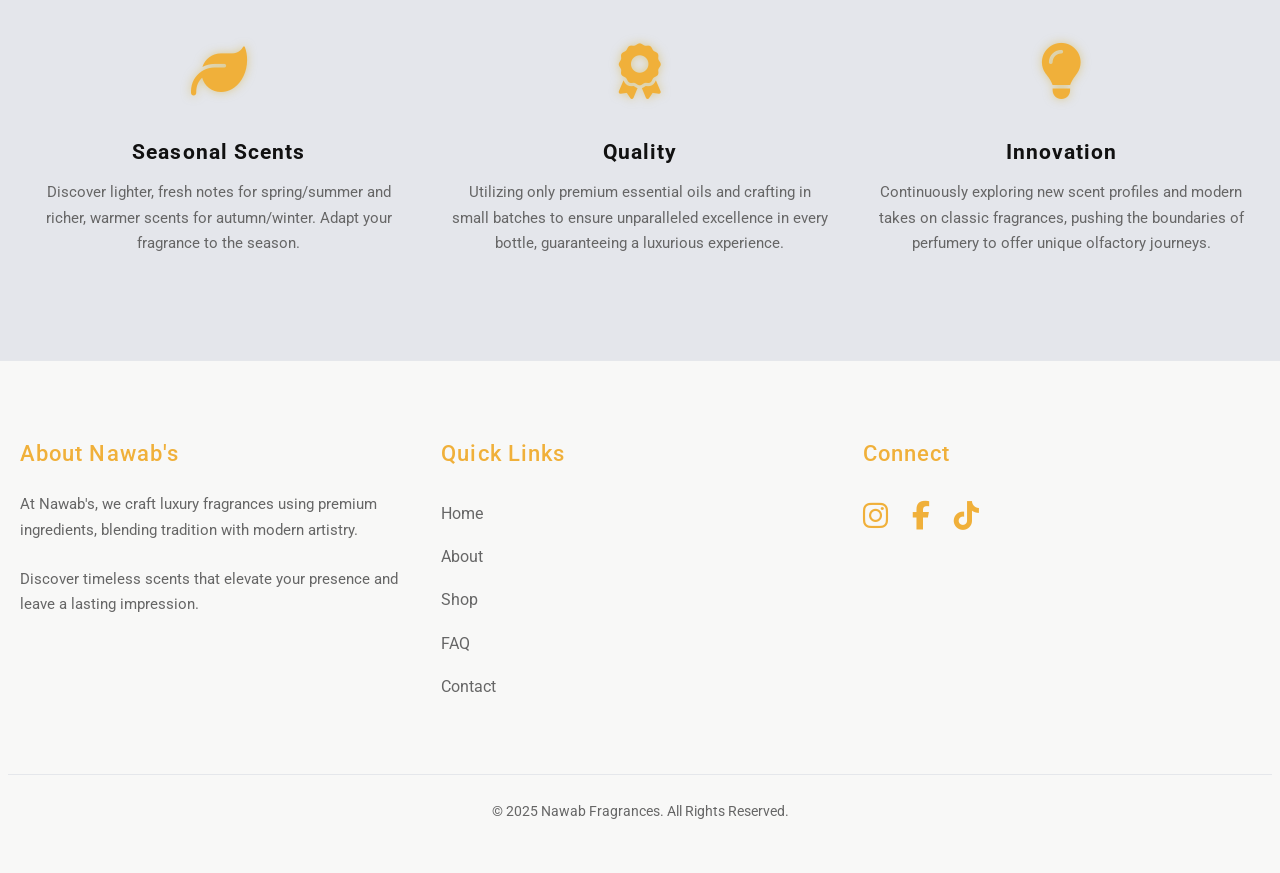
==== commit 05e51d72: "update" ====
--- a/about.html
+++ b/about.html
@@ -21,7 +21,7 @@
         rel="stylesheet">
     <link href="https://cdn.jsdelivr.net/npm/bootstrap@5.3.3/dist/css/bootstrap.min.css" rel="stylesheet">
     <link rel="stylesheet" href="https://cdnjs.cloudflare.com/ajax/libs/font-awesome/6.5.2/css/all.min.css">
-    <link rel="stylesheet" href="style.css">
+    <link rel="stylesheet" href="style.css?v=2">
     <script async src="https://www.googletagmanager.com/gtag/js?id=UA-XXXXX-Y"></script>
     <script>
         window.dataLayer = window.dataLayer || [];
@@ -33,7 +33,14 @@
 
 <body>
     <div class="free-delivery-banner">
-        <div class="marquee"><p><i class="fas fa-truck"></i> Free Home Delivery across Pakistan — Fast &amp; Secure   &nbsp; &nbsp; &nbsp; &nbsp; &nbsp; &nbsp; &nbsp; &nbsp; &nbsp; &nbsp;  <i class="fas fa-truck"></i> Free Home Delivery across Pakistan — Fast &amp; Secure   &nbsp; &nbsp; &nbsp; &nbsp; &nbsp; &nbsp; &nbsp; &nbsp; &nbsp; &nbsp; <i class="fas fa-truck"></i> Free Home Delivery across Pakistan — Fast &amp; Secure   &nbsp; &nbsp; &nbsp; &nbsp; &nbsp; &nbsp; &nbsp; &nbsp; &nbsp; &nbsp; <i class="fas fa-truck"></i> Free Home Delivery across Pakistan — Fast &amp; Secure</p></div>
+        <div class="marquee">
+            <p><i class="fas fa-truck"></i> Free Home Delivery across Pakistan — Fast &amp; Secure &nbsp; &nbsp; &nbsp;
+                &nbsp; &nbsp; &nbsp; &nbsp; &nbsp; &nbsp; &nbsp; <i class="fas fa-truck"></i> Free Home Delivery across
+                Pakistan — Fast &amp; Secure &nbsp; &nbsp; &nbsp; &nbsp; &nbsp; &nbsp; &nbsp; &nbsp; &nbsp; &nbsp; <i
+                    class="fas fa-truck"></i> Free Home Delivery across Pakistan — Fast &amp; Secure &nbsp; &nbsp;
+                &nbsp; &nbsp; &nbsp; &nbsp; &nbsp; &nbsp; &nbsp; &nbsp; <i class="fas fa-truck"></i> Free Home Delivery
+                across Pakistan — Fast &amp; Secure</p>
+        </div>
     </div>
 
     <!-- Header (Global) -->
@@ -62,12 +69,12 @@
                             <li>
                                 <hr class="dropdown-divider">
                             </li>
-                             <li><a class="dropdown-item" href="/premium.html">Premium</a></li>
+                            <li><a class="dropdown-item" href="/premium.html">Premium</a></li>
                             <li><a class="dropdown-item" href="/men.html">Men</a></li>
                             <li><a class="dropdown-item" href="/women.html">Women</a></li>
                             <li><a class="dropdown-item" href="/unisex.html">Unisex</a></li>
                             <li><a class="dropdown-item" href="/oud.html">Oud</a></li>
-                           
+
                         </ul>
                     </li>
                     <li class="nav-item">
@@ -110,17 +117,17 @@
 
     <main>
         <!-- About Hero Banner -->
-       <section class="hero-section">
+        <section class="hero-section">
             <div id="carouselExampleFade" class="carousel slide carousel-fade hero-section">
                 <div class="carousel-inner">
                     <div class="carousel-item active">
-                        <img src="assets/NEW.jpeg" class="d-block w-100" alt="...">
+                        <img src="assets/NEW.jpeg" class="d-block w-100" alt="..." loading="lazy">
                     </div>
                     <div class="carousel-item">
-                        <img src="assets/NEW1.png" class="d-block w-100" alt="...">
+                        <img src="assets/NEW1.png" class="d-block w-100" alt="..." loading="lazy">
                     </div>
                     <div class="carousel-item">
-                        <img src="assets/NEW2.png" class="d-block w-100" alt="...">
+                        <img src="assets/NEW2.png" class="d-block w-100" alt="..." loading="lazy">
                     </div>
                 </div>
                 <button class="carousel-control-prev" type="button" data-bs-target="#carouselExampleFade"
--- a/style.css
+++ b/style.css
@@ -220,7 +220,7 @@
     gap: 48px; /* space between repeated messages */
     align-items: center;
     min-width: 200%; /* ensures two copies fit inline */
-    animation: marquee 12s linear infinite;
+    animation: marquee 30s linear infinite !important;
     
 }
 .free-delivery-banner .marquee-item {
@@ -1637,7 +1637,7 @@
         margin: 0 12px 6px!important;
     }
 
-    body { padding-top: 70px; }
+    body { padding-top: 130px; }
     .navlinks-bar { top: 170px; }
     .utility-header { height: 70px; }
     /* Keep search visible on mobile per design sample */
@@ -1935,6 +1935,46 @@
     font-size: 32px;
 }
 
+/* Image loader wrapper & spinner (shows while images load) */
+.img-loader-wrapper {
+    position: relative;
+    display: block;
+    width: 100%;
+    overflow: hidden;
+    background: rgba(0,0,0,0.02);
+}
+.img-loader-wrapper img {
+    display: block;
+    width: 100%;
+    height: auto;
+    vertical-align: middle;
+}
+.img-loader {
+    position: absolute;
+    inset: 0;
+    display: flex;
+    align-items: center;
+    justify-content: center;
+    background: rgba(255,255,255,0.0);
+    transition: opacity .18s ease, visibility .18s ease;
+    opacity: 1;
+    visibility: visible;
+    pointer-events: none;
+}
+.img-loader .spinner {
+    width: 28px;
+    height: 28px;
+    border: 3px solid rgba(0,0,0,0.08);
+    border-top-color: var(--gold);
+    border-radius: 50%;
+    animation: img-spin 0.9s linear infinite;
+}
+.img-loader-wrapper.loaded .img-loader { opacity: 0; visibility: hidden; }
+
+@keyframes img-spin {
+    to { transform: rotate(360deg); }
+}
+
 @keyframes whatsapp-pulse {
     0% {
         box-shadow: 0 4px 15px rgba(37, 211, 102, 0.4);
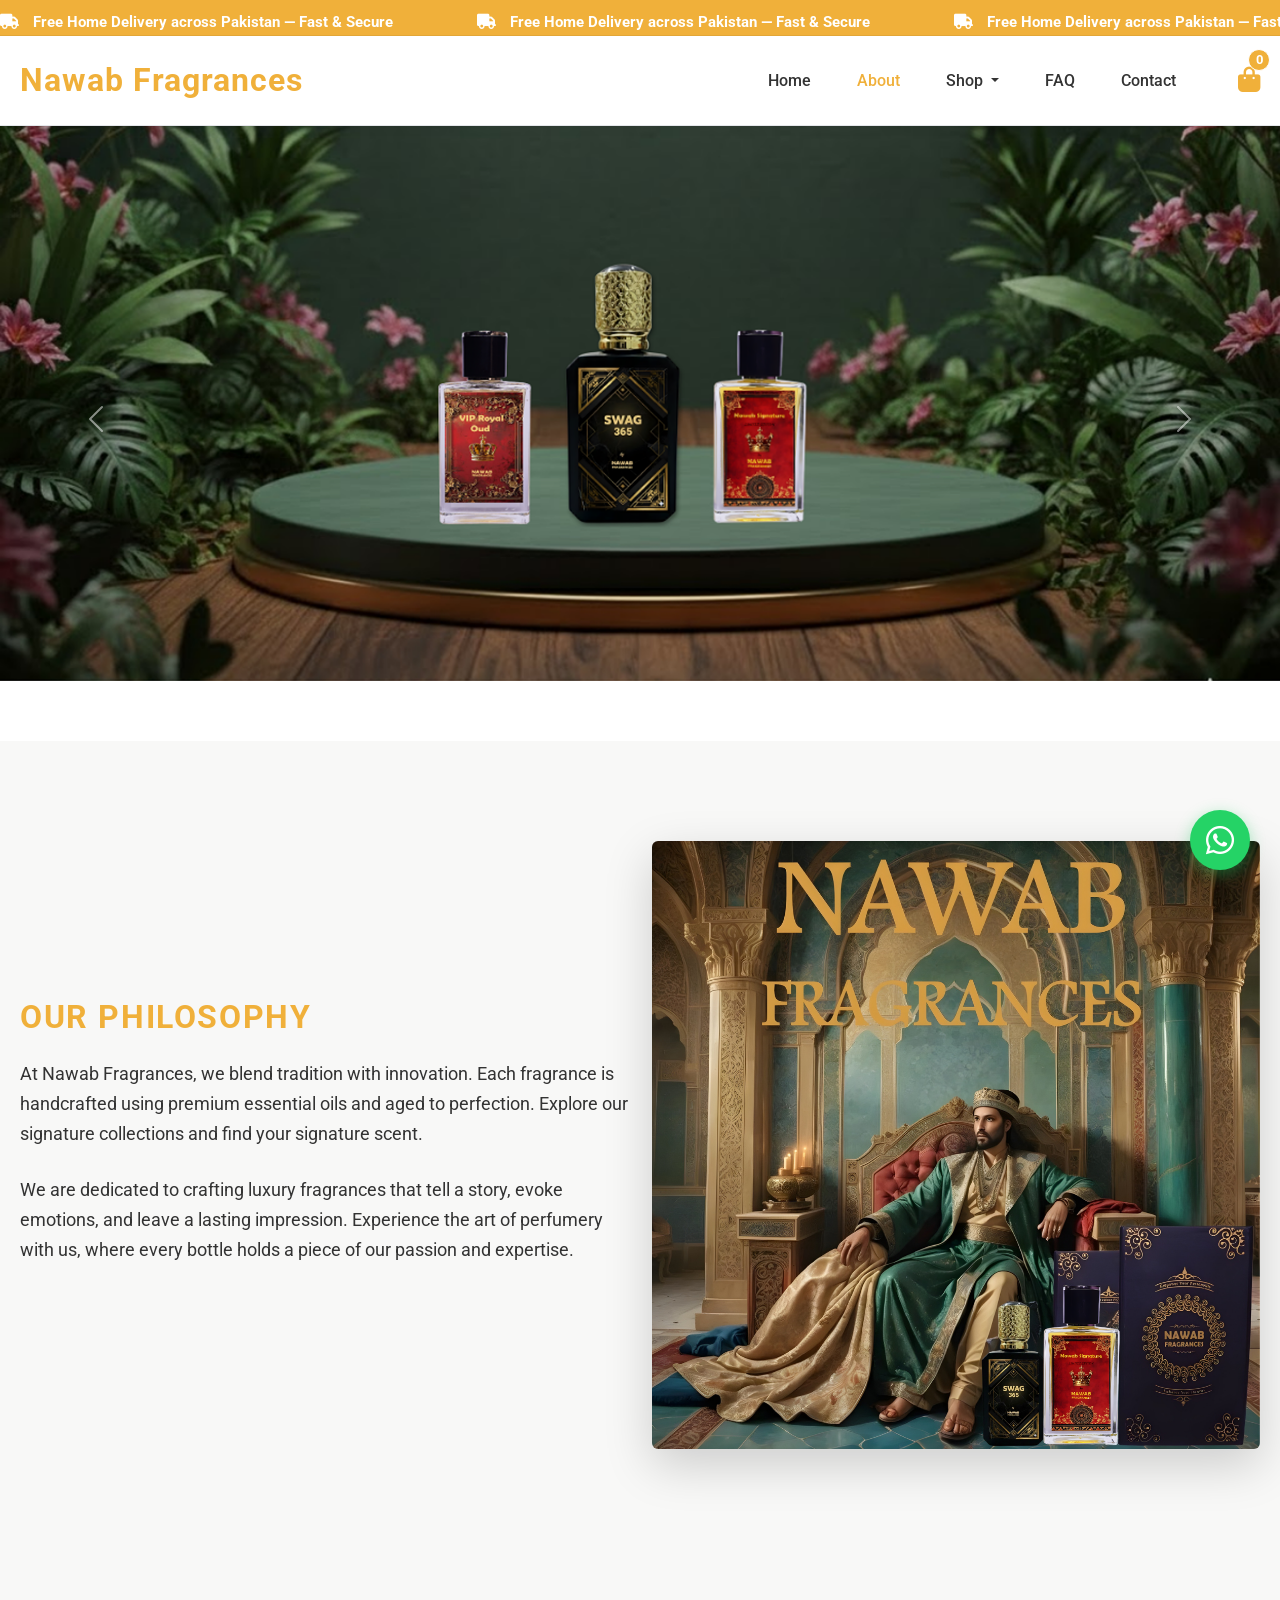
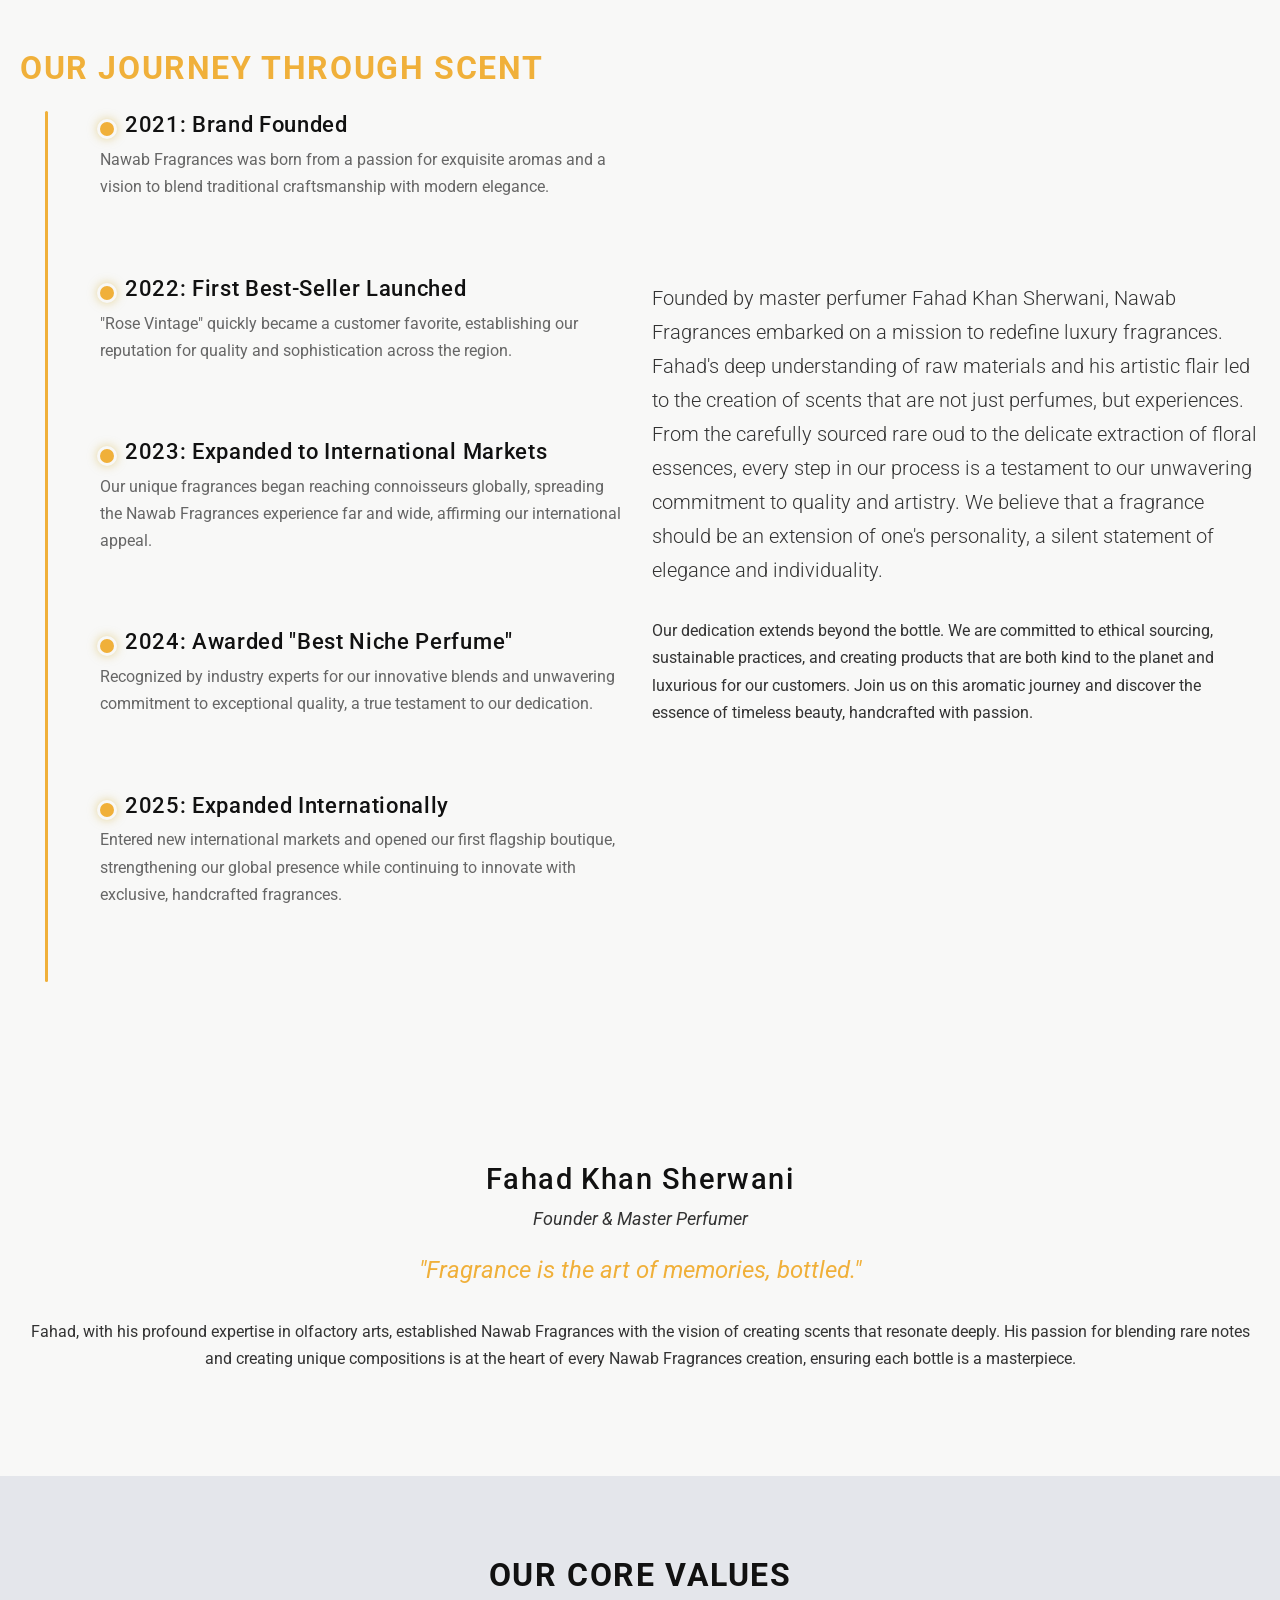
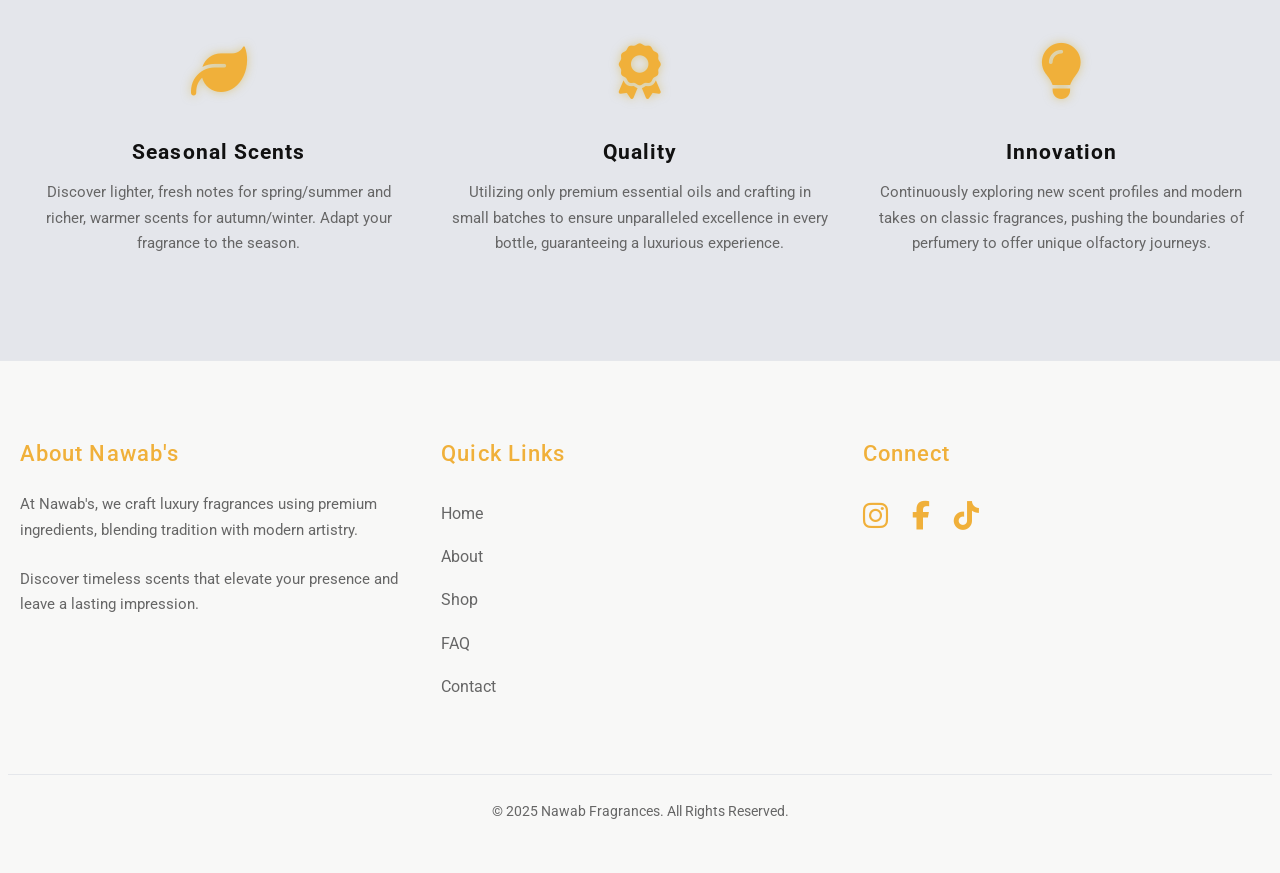
==== commit 7104f3d4: "update" ====
--- a/about.html
+++ b/about.html
@@ -121,7 +121,7 @@
             <div id="carouselExampleFade" class="carousel slide carousel-fade hero-section">
                 <div class="carousel-inner">
                     <div class="carousel-item active">
-                        <img src="assets/NEW.jpeg" class="d-block w-100" alt="..." loading="lazy">
+                        <img src="assets/NEW.png" class="d-block w-100" alt="..." loading="lazy">
                     </div>
                     <div class="carousel-item">
                         <img src="assets/NEW1.png" class="d-block w-100" alt="..." loading="lazy">
